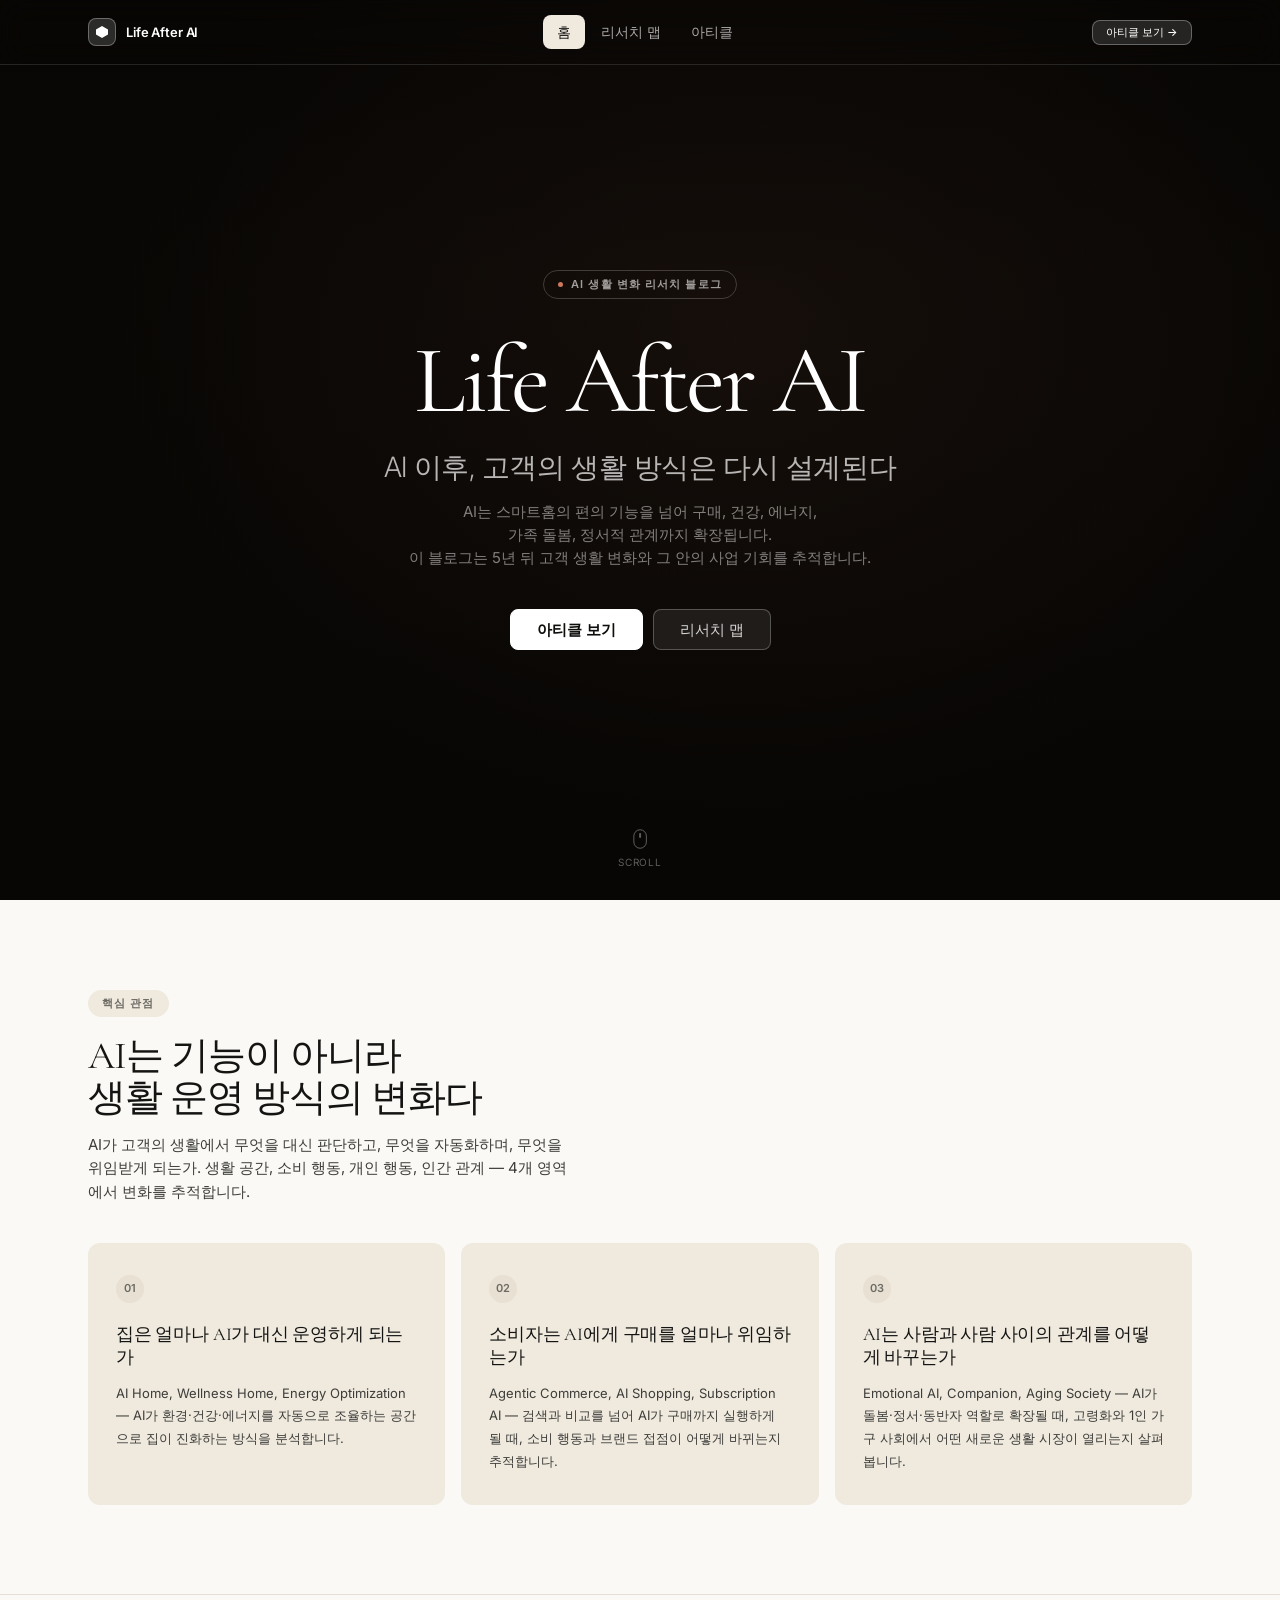
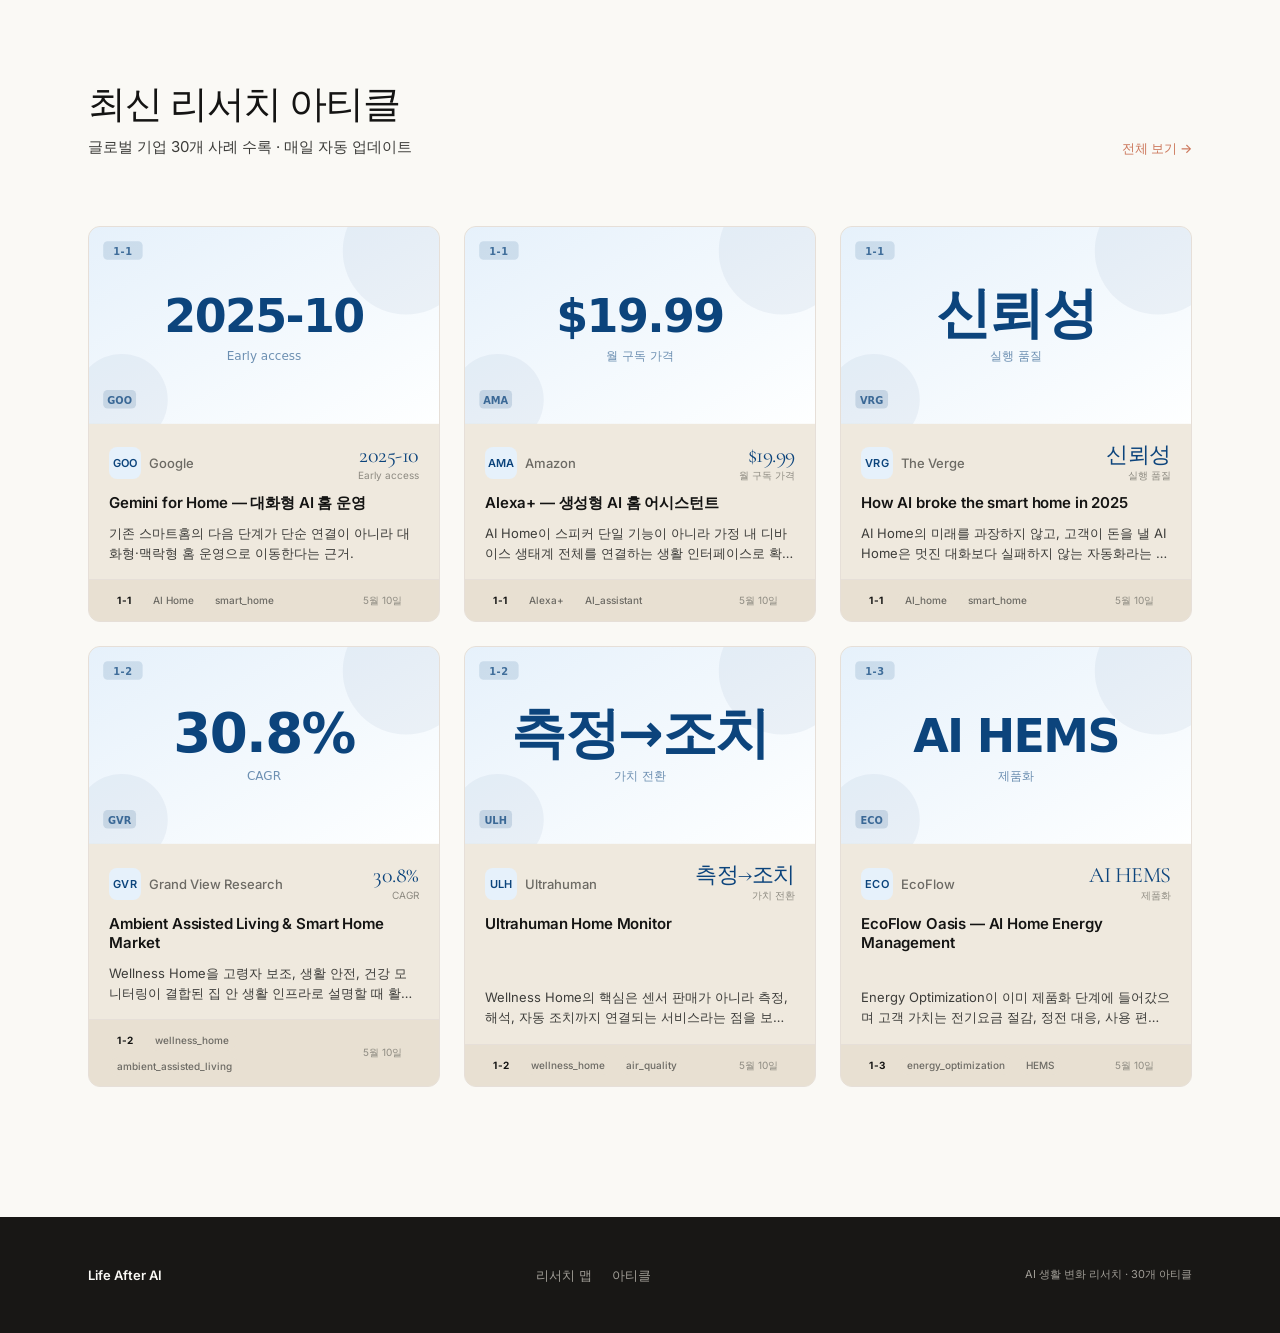
==== docs/index.html @ 9ca82cde "feat: rebrand to Life After AI + apply DESIGN.md design system - Rebrand all pages from AX Fieldbook" ====
<!DOCTYPE html>
<html lang="ko">
<head>
<meta charset="UTF-8">
<meta name="viewport" content="width=device-width, initial-scale=1.0">
<title>Life After AI — AI 생활 변화 리서치</title>
<meta name="description" content="AI가 고객의 집, 소비, 개인 생활, 관계를 어떻게 다시 설계하는지 추적하는 리서치 블로그. 5년 뒤 고객 생활 변화와 그 안의 사업 기회를 발굴합니다.">
<link rel="stylesheet" href="./shared.css">
<link rel="stylesheet" href="./hero.css">
<style>

/* ── Nav: fixed + transparent over hero ──────────────────── */
.nav {
  position: fixed;
  width: 100%;
  background: transparent;
  border-bottom-color: rgba(255,255,255,.12);
  transition: background var(--t-base), border-color var(--t-base);
}
.nav__logo    { color: #fff; }
.nav__logo-mark { background: rgba(255,255,255,.15); border: 0.5px solid rgba(255,255,255,.3); }
.nav__link    { color: rgba(255,255,255,.65); }
.nav__link:hover { color: #fff; background: rgba(255,255,255,.10); }
.nav.scrolled {
  background: color-mix(in srgb, var(--canvas) 92%, transparent);
  border-bottom-color: var(--hairline);
}
.nav.scrolled .nav__logo    { color: var(--ink); }
.nav.scrolled .nav__logo-mark { background: var(--ink); border-color: transparent; }
.nav.scrolled .nav__link    { color: var(--muted); }
.nav.scrolled .nav__link:hover { color: var(--ink); background: var(--surface-card); }

/* Logo icon color flip */
.nav__logo-mark svg path { fill: #fff; }
.nav.scrolled .nav__logo-mark svg path { fill: var(--bg); }

/* Nav CTA */
#nav-cta {
  background: rgba(255,255,255,.12);
  color: #fff;
  border-color: rgba(255,255,255,.30);
  backdrop-filter: blur(4px);
}
#nav-cta:hover { background: rgba(255,255,255,.22); border-color: rgba(255,255,255,.50); }
.nav.scrolled #nav-cta {
  background: var(--primary);
  color: var(--on-primary);
  border-color: var(--primary);
  backdrop-filter: none;
}
.nav.scrolled #nav-cta:hover { background: var(--primary-active); border-color: var(--primary-active); }

/* ── Hero video section ───────────────────────────────────── */
.hero-video {
  position: relative;
  min-height: 100svh;
  display: flex;
  flex-direction: column;
  background: #0B0906;
  overflow: hidden;
}

.hero-video__bg {
  position: absolute;
  inset: 0;
}

.hero-video__video {
  width: 100%;
  height: 100%;
  object-fit: cover;
  opacity: .75;
}

.hero-video__overlay {
  position: absolute;
  inset: 0;
  background:
    /* 40–60% dark layer — text readability throughout */
    linear-gradient(
      to bottom,
      rgba(5,4,3,.58) 0%,    /* top: nav 보호 */
      rgba(5,4,3,.42) 30%,   /* upper-mid: 비디오 노출 */
      rgba(5,4,3,.48) 65%,   /* lower-mid: 콘텐츠 영역 */
      rgba(5,4,3,.62) 100%   /* bottom: CTA 가독성 */
    ),
    /* 브랜드 coral 글로우 — DESIGN.md primary */
    radial-gradient(ellipse at 58% 38%, rgba(204,120,92,.12) 0%, transparent 60%);
}

/* Content over video */
.hero-video__content {
  position: relative;
  z-index: 1;
  flex: 1;
  display: flex;
  flex-direction: column;
  align-items: center;
  justify-content: center;
  text-align: center;
  padding: 100px var(--gutter) 80px;
  color: #fff;
}

.hero-video__eyebrow {
  display: inline-flex;
  align-items: center;
  gap: 8px;
  font-size: var(--fs-xs);
  font-weight: var(--fw-semi);
  letter-spacing: .10em;
  text-transform: uppercase;
  color: rgba(255,255,255,.60);
  border: 0.5px solid rgba(255,255,255,.20);
  padding: 5px 14px;
  border-radius: var(--r-full);
  margin-bottom: 32px;
}

.hero-video__eyebrow span {
  width: 5px; height: 5px;
  border-radius: 50%;
  background: var(--accent);
  display: inline-block;
}

.hero-video__title {
  font-family: var(--font-display);
  font-size: clamp(56px, 8vw, 96px);
  font-weight: 400;
  line-height: 1.05;
  letter-spacing: -0.03em;
  color: #fff;
  margin-bottom: 18px;
}

.hero-video__subtitle {
  font-size: clamp(var(--fs-base), 2.2vw, var(--fs-xl));
  font-weight: var(--fw-light);
  color: rgba(255,255,255,.70);
  letter-spacing: -.01em;
  line-height: var(--lh-snug);
  margin-bottom: 14px;
}

.hero-video__desc {
  font-size: var(--fs-base);
  color: rgba(255,255,255,.48);
  line-height: var(--lh-base);
  max-width: 480px;
  margin: 0 auto 40px;
}

.hero-video__actions {
  display: flex;
  align-items: center;
  justify-content: center;
  gap: 10px;
  flex-wrap: wrap;
}

/* Hero buttons */
.btn-hero-primary {
  background: #fff;
  color: #0D0D0B;
  border-color: #fff;
  font-weight: var(--fw-semi);
}
.btn-hero-primary:hover { background: rgba(255,255,255,.88); }

.btn-hero-outline {
  background: rgba(255,255,255,.08);
  color: rgba(255,255,255,.82);
  border-color: rgba(255,255,255,.25);
  backdrop-filter: blur(4px);
}
.btn-hero-outline:hover { background: rgba(255,255,255,.16); border-color: rgba(255,255,255,.45); color: #fff; }

/* Scroll hint */
.scroll-hint {
  position: absolute;
  bottom: 30px;
  left: 50%;
  transform: translateX(-50%);
  z-index: 1;
  display: flex;
  flex-direction: column;
  align-items: center;
  gap: 6px;
  color: rgba(255,255,255,.35);
  font-size: var(--fs-2xs);
  letter-spacing: .08em;
  text-transform: uppercase;
  animation: bounce 2.4s var(--ease) infinite;
}
@keyframes bounce {
  0%,100% { transform: translateX(-50%) translateY(0); }
  55%      { transform: translateX(-50%) translateY(7px); }
}

/* ── Message cards (Section 1) — feature-card style ──────── */
.message-grid {
  display: grid;
  grid-template-columns: repeat(3, 1fr);
  gap: 16px;
  margin-top: 40px;
}

.message-card {
  background: var(--surface-card);
  border: none;
  border-radius: 12px;
  padding: 32px 28px;
  transition: background var(--t-base);
}
.message-card:hover {
  background: var(--surface-cream-strong);
}

.message-card__num {
  width: 28px; height: 28px;
  border-radius: 50%;
  background: var(--surface-cream-strong);
  color: var(--muted);
  font-size: 11px;
  font-weight: 600;
  display: flex;
  align-items: center;
  justify-content: center;
  margin-bottom: 20px;
}

.message-card__title {
  font-family: var(--font-display);
  font-size: 18px;
  font-weight: 400;
  line-height: 1.3;
  letter-spacing: -0.01em;
  color: var(--ink);
  margin-bottom: 12px;
}

.message-card__body {
  font-size: 13px;
  color: var(--body);
  line-height: 1.75;
}

/* ── Section 2 case cards ─────────────────────────────────── */
.cases-hd {
  display: flex;
  align-items: flex-end;
  justify-content: space-between;
  gap: 16px;
  margin-bottom: 28px;
}

/* Clearbit logo */
.cb-logo {
  width: 100%;
  height: 100%;
  object-fit: contain;
  padding: 20px 32px;
  background: var(--surface-card);
  animation: fadeIn .28s ease both;
}

/* Tooltip — dark surface card style */
.tt {
  position: fixed;
  z-index: 999;
  max-width: 290px;
  background: var(--surface-dark);
  backdrop-filter: blur(10px);
  -webkit-backdrop-filter: blur(10px);
  color: var(--on-dark);
  font-size: 13px;
  line-height: 1.6;
  padding: 12px 16px;
  border-radius: 12px;
  pointer-events: none;
  opacity: 0;
  transition: opacity var(--t-fast);
  box-shadow: 0 16px 40px rgba(20,20,19,.18);
  border: 0.5px solid rgba(255,255,255,.08);
}
.tt.show { opacity: 1; }
.tt__label {
  font-size: 10px;
  font-weight: 600;
  letter-spacing: .08em;
  text-transform: uppercase;
  color: var(--accent-teal);
  margin-bottom: 6px;
}

/* ── Responsive ───────────────────────────────────────────── */
@media (max-width: 900px) {
  .message-grid { grid-template-columns: 1fr; }
}
@media (max-width: 640px) {
  .hero-video__title { letter-spacing: -.03em; }
  .cases-hd { flex-direction: column; align-items: flex-start; gap: 6px; }
}
</style>
</head>
<body>

<!-- ── Navigation ─────────────────────────────────────────────────────────── -->
<nav class="nav" id="nav">
  <div class="container">
    <div class="nav__inner">
      <a href="./index.html" class="nav__logo">
        <div class="nav__logo-mark">
          <svg width="14" height="14" viewBox="0 0 14 14" fill="none">
            <path d="M7 1L13 4.5V9.5L7 13L1 9.5V4.5L7 1Z" fill="currentColor"/>
          </svg>
        </div>
        Life After AI
      </a>
      <div class="nav__links">
        <a href="./index.html"     class="nav__link active">홈</a>
        <a href="./dashboard.html" class="nav__link">리서치 맵</a>
        <a href="./archive.html"   class="nav__link">아티클</a>
      </div>
      <div class="nav__actions">
        <a href="./archive.html" class="btn btn-sm" id="nav-cta">아티클 보기 →</a>
      </div>
    </div>
  </div>
</nav>

<!-- ── Hero (video background) ────────────────────────────────────────────── -->
<section class="hero-video">
  <div class="hero-video__bg">
    <video class="hero-video__video" autoplay muted loop playsinline>
      <source src="./src/assets/hero_axblog.mp4" type="video/mp4">
    </video>
    <div class="hero-video__overlay"></div>
  </div>

  <div class="hero-video__content">
    <div class="hero-video__eyebrow anim-fade-in">
      <span></span>AI 생활 변화 리서치 블로그
    </div>
    <h1 class="hero-video__title anim-fade-up">Life After AI</h1>
    <p class="hero-video__subtitle anim-fade-up anim-delay-1">
      AI 이후, 고객의 생활 방식은 다시 설계된다
    </p>
    <p class="hero-video__desc anim-fade-up anim-delay-2">
      AI는 스마트홈의 편의 기능을 넘어 구매, 건강, 에너지,<br>
      가족 돌봄, 정서적 관계까지 확장됩니다.<br>
      이 블로그는 5년 뒤 고객 생활 변화와 그 안의 사업 기회를 추적합니다.
    </p>
    <div class="hero-video__actions anim-fade-up anim-delay-3">
      <a href="./archive.html"   class="btn btn-lg btn-hero-primary">아티클 보기</a>
      <a href="./dashboard.html" class="btn btn-lg btn-hero-outline">리서치 맵</a>
    </div>
  </div>

  <div class="scroll-hint" aria-hidden="true">
    <svg width="14" height="20" viewBox="0 0 14 20" fill="none">
      <rect x=".75" y=".75" width="12.5" height="18.5" rx="6.25" stroke="currentColor" stroke-width="1"/>
      <rect x="6" y="4" width="2" height="5" rx="1" fill="currentColor"/>
    </svg>
    Scroll
  </div>
</section>

<!-- ── Section 1: AI는 영업과 마케팅을 어떻게 바꾸고 있는가 ─────────────── -->
<section class="section">
  <div class="container">

    <div style="max-width: var(--max-w-text)">
      <div class="hero__eyebrow scroll-anim" style="margin-bottom:18px">핵심 관점</div>
      <h2 class="section__title scroll-anim">AI는 기능이 아니라<br>생활 운영 방식의 변화다</h2>
      <p class="section__sub scroll-anim" style="margin-top:14px">
        AI가 고객의 생활에서 무엇을 대신 판단하고, 무엇을 자동화하며, 무엇을 위임받게 되는가.
        생활 공간, 소비 행동, 개인 행동, 인간 관계 — 4개 영역에서 변화를 추적합니다.
      </p>
    </div>

    <div class="message-grid">
      <div class="message-card scroll-anim">
        <div class="message-card__num">01</div>
        <div class="message-card__title">집은 얼마나 AI가 대신 운영하게 되는가</div>
        <p class="message-card__body">AI Home, Wellness Home, Energy Optimization — AI가 환경·건강·에너지를 자동으로 조율하는 공간으로 집이 진화하는 방식을 분석합니다.</p>
      </div>
      <div class="message-card scroll-anim">
        <div class="message-card__num">02</div>
        <div class="message-card__title">소비자는 AI에게 구매를 얼마나 위임하는가</div>
        <p class="message-card__body">Agentic Commerce, AI Shopping, Subscription AI — 검색과 비교를 넘어 AI가 구매까지 실행하게 될 때, 소비 행동과 브랜드 접점이 어떻게 바뀌는지 추적합니다.</p>
      </div>
      <div class="message-card scroll-anim">
        <div class="message-card__num">03</div>
        <div class="message-card__title">AI는 사람과 사람 사이의 관계를 어떻게 바꾸는가</div>
        <p class="message-card__body">Emotional AI, Companion, Aging Society — AI가 돌봄·정서·동반자 역할로 확장될 때, 고령화와 1인 가구 사회에서 어떤 새로운 생활 시장이 열리는지 살펴봅니다.</p>
      </div>
    </div>

  </div>
</section>

<hr class="divider">

<!-- ── Section 2: 최신 케이스 ────────────────────────────────────────────── -->
<section class="section">
  <div class="container">

    <div class="cases-hd">
      <div>
        <h2 class="section__title scroll-anim">최신 리서치 아티클</h2>
        <p class="section__sub scroll-anim" id="cases-sub" style="margin-top:8px">불러오는 중...</p>
      </div>
      <a href="./archive.html" class="section__more">전체 보기</a>
    </div>

    <div class="card-grid" id="card-grid">
      <div class="post-card" style="min-height:240px;opacity:.15;pointer-events:none" aria-hidden="true"></div>
      <div class="post-card" style="min-height:240px;opacity:.09;pointer-events:none" aria-hidden="true"></div>
      <div class="post-card" style="min-height:240px;opacity:.05;pointer-events:none" aria-hidden="true"></div>
    </div>

  </div>
</section>

<!-- ── Footer ─────────────────────────────────────────────────────────────── -->
<footer class="footer">
  <div class="container">
    <div class="footer__inner">
      <div class="footer__logo">Life After AI</div>
      <nav class="footer__links">
        <a href="./dashboard.html">리서치 맵</a>
        <a href="./archive.html">아티클</a>
      </nav>
      <span class="footer__copy">AI 생활 변화 리서치 · <span id="footer-count">–</span>개 아티클</span>
    </div>
  </div>
</footer>

<!-- ── Tooltip ────────────────────────────────────────────────────────────── -->
<div class="tt" id="tt">
  <div class="tt__label">LLM 요약</div>
  <div id="tt-text"></div>
</div>

<script>
/* ══════════════════════════════════════════════════════
   Nav: transparent → opaque on scroll
══════════════════════════════════════════════════════ */
const nav = document.getElementById('nav');
window.addEventListener('scroll', () => {
  nav.classList.toggle('scrolled', window.scrollY > 60);
}, { passive: true });

/* ══════════════════════════════════════════════════════
   Scroll animations (elements below the fold)
══════════════════════════════════════════════════════ */
const io = new IntersectionObserver(entries => {
  entries.forEach(e => {
    if (!e.isIntersecting) return;
    e.target.classList.add('anim-fade-up');
    io.unobserve(e.target);
  });
}, { threshold: 0.12, rootMargin: '0px 0px -40px 0px' });

document.querySelectorAll('.scroll-anim').forEach(el => io.observe(el));

/* ══════════════════════════════════════════════════════
   Tooltip
══════════════════════════════════════════════════════ */
const ttEl   = document.getElementById('tt');
const ttText = document.getElementById('tt-text');

document.addEventListener('mousemove', e => {
  const x = e.clientX + 14, y = e.clientY - 10;
  const tw = 306, th = 128;
  ttEl.style.left = (x + tw > window.innerWidth  ? e.clientX - tw - 10 : x) + 'px';
  ttEl.style.top  = (y + th > window.innerHeight ? e.clientY - th - 10 : y) + 'px';
}, { passive: true });

const showTip = t => { ttText.textContent = t; ttEl.classList.add('show'); };
const hideTip = ()  => ttEl.classList.remove('show');

/* ══════════════════════════════════════════════════════
   Load cases.json and render cards
══════════════════════════════════════════════════════ */
async function loadCases() {
  try {
    const res = await fetch('./data/cases.json');
    if (!res.ok) throw new Error();
    const db = await res.json();

    const cases = [...db.cases]
      .sort((a, b) => b.added_date.localeCompare(a.added_date))
      .slice(0, 6);

    document.getElementById('cases-sub').textContent =
      `글로벌 기업 ${db.meta.total_cases}개 사례 수록 · 매일 자동 업데이트`;
    document.getElementById('footer-count').textContent = db.meta.total_cases;

    const grid = document.getElementById('card-grid');
    grid.innerHTML = '';
    cases.forEach(c => grid.appendChild(buildCard(c, db.categories)));
  } catch {
    document.getElementById('cases-sub').textContent = '데이터를 불러올 수 없습니다.';
    document.getElementById('card-grid').innerHTML =
      '<p style="grid-column:1/-1;padding:32px 0;color:var(--text-3);font-size:var(--fs-sm)">HTTP 서버를 통해 접근하세요 (file:// 미지원)</p>';
  }
}

/* ── Thumb helpers ──────────────────────────────────────── */
function lightenHex(hex, amt) {
  const n = parseInt(hex.replace('#',''), 16);
  const r = Math.min(255, (n >> 16) + amt);
  const g = Math.min(255, ((n >> 8) & 0xFF) + amt);
  const b = Math.min(255, (n & 0xFF) + amt);
  return '#' + [r,g,b].map(v => v.toString(16).padStart(2,'0')).join('');
}

function companyDomain(name) {
  return name.toLowerCase()
    .normalize('NFD').replace(/[̀-ͯ]/g, '')
    .replace(/['‘’ʼ]/g, '')
    .replace(/\bthe\s+/g, '')
    .replace(/[^a-z0-9]/g, '')
    + '.com';
}

function svgThumb(c) {
  const uid = 'g' + c.id.replace(/[^a-z0-9]/gi, '');
  const bg2 = lightenHex(c.color_bg, 24);
  const tc  = c.color_text;
  const kv  = (c.kpi_value  || '').replace(/&/g,'&amp;').replace(/</g,'&lt;');
  const kl  = (c.kpi_label  || '').replace(/&/g,'&amp;').replace(/</g,'&lt;');
  const sh  = (c.short      || '').replace(/&/g,'&amp;');
  const cat = (c.category   || '');
  const fs  = kv.length > 7 ? 34 : kv.length > 5 ? 42 : 50;
  const ky  = fs < 42 ? 92 : 96;
  return `<svg xmlns="http://www.w3.org/2000/svg" viewBox="0 0 320 180" width="100%" height="100%" style="display:block">
  <defs>
    <linearGradient id="${uid}" x1="0" y1="0" x2="1" y2="1">
      <stop offset="0%" stop-color="${c.color_bg}"/>
      <stop offset="100%" stop-color="${bg2}"/>
    </linearGradient>
  </defs>
  <rect width="320" height="180" fill="url(#${uid})"/>
  <circle cx="290" cy="22"  r="58" fill="${tc}" opacity=".05"/>
  <circle cx="30"  cy="158" r="42" fill="${tc}" opacity=".05"/>
  <rect x="13" y="13" width="36" height="17" rx="4" fill="${tc}" opacity=".13"/>
  <text x="31" y="25.5" font-family="system-ui,sans-serif" font-size="9" font-weight="700"
    fill="${tc}" opacity=".72" text-anchor="middle" letter-spacing=".5">${cat}</text>
  <text x="160" y="${ky}" font-family="system-ui,sans-serif" font-size="${fs}" font-weight="700"
    fill="${tc}" text-anchor="middle" letter-spacing="-1.5">${kv}</text>
  <text x="160" y="122" font-family="system-ui,sans-serif" font-size="11"
    fill="${tc}" opacity=".58" text-anchor="middle">${kl}</text>
  <rect x="13" y="149" width="30" height="17" rx="4" fill="${tc}" opacity=".14"/>
  <text x="28" y="161.5" font-family="system-ui,sans-serif" font-size="9" font-weight="700"
    fill="${tc}" opacity=".75" text-anchor="middle">${sh}</text>
</svg>`;
}

function buildThumb(c) {
  const wrap = document.createElement('div');
  wrap.className = 'post-card__thumb';
  wrap.innerHTML = svgThumb(c);               // SVG shows immediately

  const img = new Image();
  img.onload = () => {                         // swap to logo if Clearbit responds
    wrap.innerHTML = '';
    img.className = 'cb-logo';
    wrap.appendChild(img);
  };
  img.src = `https://logo.clearbit.com/${companyDomain(c.company)}?size=256`;
  return wrap;
}

/* ── Card builder ───────────────────────────────────────── */
function buildCard(c, categories) {
  const cat   = categories?.[c.category] || {};
  const isTop = cat.type === 'top';
  const date  = c.added_date
    ? new Date(c.added_date).toLocaleDateString('ko-KR', { month:'short', day:'numeric' })
    : '';
  const tags  = (c.tags || []).slice(0, 2)
    .map(t => `<span class="post-card__tag">${t}</span>`).join('');

  const a = document.createElement('a');
  a.className = 'post-card';
  a.href = c.url;
  a.target = '_blank';
  a.rel = 'noopener noreferrer';

  a.appendChild(buildThumb(c));               // thumb first (Clearbit or SVG)

  const body = document.createElement('div');
  body.className = 'post-card__body';
  body.innerHTML = `
    <div class="post-card__header">
      <div class="post-card__company">
        <div class="post-card__badge" style="background:${c.color_bg};color:${c.color_text}">${c.short}</div>
        <span class="post-card__co-name">${c.company}</span>
      </div>
      <div class="post-card__kpi" style="color:${c.color_text}">
        <div class="post-card__kpi-val">${c.kpi_value}</div>
        <div class="post-card__kpi-label">${c.kpi_label}</div>
      </div>
    </div>
    <div class="post-card__title">${c.title}</div>
    <div class="post-card__desc">${c.description}</div>`;
  a.appendChild(body);

  const foot = document.createElement('div');
  foot.className = 'post-card__foot';
  foot.innerHTML = `
    <div class="post-card__foot-left">
      <span class="cat-badge ${isTop ? 'top' : 'bot'}">${c.category}</span>
      ${tags}
    </div>
    <div style="display:flex;align-items:center;gap:8px">
      <span class="post-card__date">${date}</span>
      <span class="post-card__link-arrow">↗</span>
    </div>`;
  a.appendChild(foot);

  if (c.body) {
    a.addEventListener('mouseenter', () => showTip(c.body));
    a.addEventListener('mouseleave', hideTip);
  }
  return a;
}

function hash(s) {
  let h = 0;
  for (let i = 0; i < s.length; i++) h = (Math.imul(31, h) + s.charCodeAt(i)) | 0;
  return h;
}

loadCases();
</script>
</body>
</html>
---- docs/shared.css ----
/* ============================================================
   shared.css — Life After AI
   Design tokens: DESIGN.md (Claude / Anthropic)
   Loaded by all pages. index.html also loads hero.css.
   ============================================================ */

@import url('https://fonts.googleapis.com/css2?family=Cormorant+Garamond:ital,wght@0,400;0,500;1,400&family=Inter:wght@300;400;500;600;700&display=swap');

/* ── Tokens ───────────────────────────────────────────────── */
:root {
  /* Palette — DESIGN.md */
  --canvas:               #faf9f5;
  --surface-soft:         #f5f0e8;
  --surface-card:         #efe9de;
  --surface-cream-strong: #e8e0d2;
  --surface-dark:         #181715;
  --surface-dark-el:      #252320;
  --surface-dark-soft:    #1f1e1b;

  --ink:          #141413;
  --body-strong:  #252523;
  --body:         #3d3d3a;
  --muted:        #6c6a64;
  --muted-soft:   #8e8b82;
  --on-dark:      #faf9f5;
  --on-dark-soft: #a09d96;

  --primary:          #cc785c;
  --primary-active:   #a9583e;
  --primary-disabled: #e6dfd8;
  --on-primary:       #ffffff;

  --accent-teal:  #5db8a6;
  --accent-amber: #e8a55a;
  --success:      #5db872;
  --error:        #c64545;

  --hairline:      #e6dfd8;
  --hairline-soft: #ebe6df;

  /* ── Compat aliases (used by JS-generated HTML) ── */
  --bg:        var(--canvas);
  --bg-alt:    var(--surface-soft);
  --bg2:       var(--surface-soft);
  --bg3:       var(--surface-cream-strong);
  --bg-card:   var(--surface-card);
  --text:      var(--ink);
  --text-inv:  var(--on-dark);
  --text2:     var(--body);
  --text3:     var(--muted-soft);
  --accent:    var(--primary);
  --accent-lt: #fdf0eb;
  --accent-dk: var(--primary-active);
  --border:    rgba(20,20,19,.08);
  --border2:   rgba(20,20,19,.16);

  /* ── Category colors (4-group system: g1–g4) ── */
  --g1:    #3a8f7d;  --g1-bg:  #eaf5f3;  --g1-b:  #5db8a6;  /* teal  — 생활 공간 */
  --g2:    #b5711b;  --g2-bg:  #fdf3e7;  --g2-b:  #e8a55a;  /* amber — 소비 행동 */
  --g3:    #2e7d4f;  --g3-bg:  #eaf7ec;  --g3-b:  #5db872;  /* green — 개인 행동 */
  --g4:    #a9583e;  --g4-bg:  #fdf0eb;  --g4-b:  #cc785c;  /* coral — 인간 관계 */

  /* ── Legacy category aliases (dashboard/archive inline CSS) ── */
  --green:    var(--g3);   --green-bg:  var(--g3-bg);  --green-b: var(--g3-b);
  --amber:    var(--g2);   --amber-bg:  var(--g2-bg);  --amber-b: var(--g2-b);
  --blue:     var(--g1);   --blue-bg:   var(--g1-bg);  --blue-b:  var(--g1-b);
  --red:      var(--error);--red-bg:    #fee2e2;
  --blue-b:   var(--g1-b);

  /* ── Typography ── */
  --font-display: "Cormorant Garamond", "Tiempos Headline", Georgia, serif;
  --font: "Inter", -apple-system, BlinkMacSystemFont, "Segoe UI", sans-serif;

  /* ── Radius — DESIGN.md ── */
  --radius:    12px;   /* content cards */
  --radius-sm: 8px;    /* buttons, inputs */

  /* ── Transitions ── */
  --ease:   cubic-bezier(.22, 1, .36, 1);
  --t-fast: 120ms var(--ease);
  --t-base: 220ms var(--ease);
}

@media (prefers-color-scheme: dark) {
  :root {
    --canvas:               #0e0e0c;
    --surface-soft:         #181715;
    --surface-card:         #1f1e1b;
    --surface-cream-strong: #252320;
    --surface-dark:         #0a0a09;

    --ink:       #edecea;
    --body:      #a8a79e;
    --muted:     #8e8b82;
    --muted-soft:#676660;
    --on-dark:   #edecea;

    --primary:        #d98048;
    --primary-active: #f09050;
    --accent-lt:      #2a1a0a;

    --hairline:      rgba(255,255,250,.08);
    --hairline-soft: rgba(255,255,250,.05);
    --border:        rgba(255,255,250,.08);
    --border2:       rgba(255,255,250,.16);

    --g1:    #5db8a6;  --g1-bg: #0a2e28;
    --g2:    #e8a55a;  --g2-bg: #2a1a00;
    --g3:    #5db872;  --g3-bg: #0a2e18;
    --g4:    #d98048;  --g4-bg: #2a1206;
  }
}

/* ── Base reset ───────────────────────────────────────────── */
*, *::before, *::after { box-sizing: border-box; margin: 0; padding: 0; }

html {
  font-size: 16px;
  scroll-behavior: smooth;
  -webkit-text-size-adjust: 100%;
}

body {
  background: var(--canvas);
  color: var(--ink);
  font-family: var(--font);
  font-size: 15px;
  line-height: 1.6;
  -webkit-font-smoothing: antialiased;
  -moz-osx-font-smoothing: grayscale;
}

a { color: inherit; text-decoration: none; }
button { font-family: var(--font); cursor: pointer; }
img, video { display: block; max-width: 100%; }
ul, ol { list-style: none; }

/* ── Container ────────────────────────────────────────────── */
.container {
  width: 100%;
  max-width: 1200px;
  margin-inline: auto;
  padding-inline: clamp(20px, 4vw, 48px);
}

/* ── Site nav ─────────────────────────────────────────────── */
.nav {
  position: sticky;
  top: 0;
  z-index: 100;
  background: color-mix(in srgb, var(--canvas) 92%, transparent);
  backdrop-filter: blur(16px);
  -webkit-backdrop-filter: blur(16px);
  border-bottom: 0.5px solid var(--hairline);
}

.nav__inner {
  display: flex;
  align-items: center;
  justify-content: space-between;
  gap: 24px;
  height: 64px;
}

.nav__logo {
  display: flex;
  align-items: center;
  gap: 10px;
  font-size: 13px;
  font-weight: 600;
  letter-spacing: -.01em;
  color: var(--ink);
  flex-shrink: 0;
}

.nav__logo-mark {
  width: 28px;
  height: 28px;
  border-radius: 8px;
  background: var(--ink);
  display: flex;
  align-items: center;
  justify-content: center;
  flex-shrink: 0;
}
.nav__logo-mark svg { display: block; }
.nav__logo-mark path { fill: var(--canvas); }

.nav__links {
  display: flex;
  align-items: center;
  gap: 2px;
}

.nav__link {
  font-size: 14px;
  font-weight: 500;
  color: var(--muted);
  padding: 6px 14px;
  border-radius: 8px;
  transition: color var(--t-fast), background var(--t-fast);
}
.nav__link:hover,
.nav__link.active { color: var(--ink); background: var(--surface-card); }

.nav__actions {
  display: flex;
  align-items: center;
  gap: 8px;
  flex-shrink: 0;
}

/* ── Shared buttons ───────────────────────────────────────── */
.btn {
  display: inline-flex;
  align-items: center;
  justify-content: center;
  gap: 6px;
  font-family: var(--font);
  font-size: 14px;
  font-weight: 500;
  line-height: 1;
  padding: 10px 20px;
  border-radius: 8px;
  border: 1px solid transparent;
  transition: all var(--t-fast);
  white-space: nowrap;
  cursor: pointer;
  text-decoration: none;
}
.btn:active { transform: scale(.98); }
.btn-primary  { background: var(--primary);  color: var(--on-primary); border-color: var(--primary); }
.btn-primary:hover { background: var(--primary-active); border-color: var(--primary-active); }
.btn-outline  { background: var(--canvas);   color: var(--ink);    border-color: var(--hairline); }
.btn-outline:hover { background: var(--surface-soft); }
.btn-ghost    { background: transparent;    color: var(--body);    border-color: transparent; }
.btn-ghost:hover  { background: var(--surface-card); color: var(--ink); }
.btn-danger   { background: #fee2e2; color: var(--error); border-color: var(--error); }
.btn-sm  { font-size: 11px; padding: 6px 13px; }
.btn-lg  { font-size: 15px; padding: 12px 26px; }

/* ── Responsive nav ───────────────────────────────────────── */
@media (max-width: 768px) {
  .nav__links  { display: none; }
}
---- docs/hero.css ----
/* ============================================================
   hero.css — Life After AI
   Design system: DESIGN.md (Claude / Anthropic)
   Canvas: warm cream · Serif display (Cormorant Garamond) ·
   Coral primary (#cc785c) · Dark navy surfaces (#181715)
   ============================================================ */

/* ── Google Fonts ─────────────────────────────────────────── */
@import url('https://fonts.googleapis.com/css2?family=Cormorant+Garamond:ital,wght@0,400;0,500;1,400&family=Inter:wght@300;400;500;600;700&display=swap');

/* ── Design tokens ────────────────────────────────────────── */
:root {
  /* ── Palette — DESIGN.md ── */
  --canvas:            #faf9f5;   /* colors.canvas */
  --surface-soft:      #f5f0e8;   /* colors.surface-soft */
  --surface-card:      #efe9de;   /* colors.surface-card */
  --surface-cream-strong: #e8e0d2; /* colors.surface-cream-strong */
  --surface-dark:      #181715;   /* colors.surface-dark */
  --surface-dark-el:   #252320;   /* colors.surface-dark-elevated */
  --surface-dark-soft: #1f1e1b;   /* colors.surface-dark-soft */

  --ink:         #141413;   /* colors.ink — all headlines */
  --body-strong: #252523;   /* colors.body-strong */
  --body:        #3d3d3a;   /* colors.body */
  --muted:       #6c6a64;   /* colors.muted */
  --muted-soft:  #8e8b82;   /* colors.muted-soft */
  --on-dark:     #faf9f5;   /* colors.on-dark */
  --on-dark-soft:#a09d96;   /* colors.on-dark-soft */

  --primary:          #cc785c;   /* colors.primary — coral */
  --primary-active:   #a9583e;   /* colors.primary-active */
  --primary-disabled: #e6dfd8;   /* colors.primary-disabled */
  --on-primary:       #ffffff;   /* colors.on-primary */

  --accent-teal:  #5db8a6;
  --accent-amber: #e8a55a;
  --success:      #5db872;

  --hairline:      #e6dfd8;   /* colors.hairline */
  --hairline-soft: #ebe6df;   /* colors.hairline-soft */

  /* ── Compat aliases (used by components) ── */
  --bg:        var(--canvas);
  --bg-alt:    var(--surface-soft);
  --bg-card:   var(--surface-card);
  --text:      var(--ink);
  --text-inv:  var(--on-dark);
  --text-2:    var(--body);
  --text-3:    var(--muted-soft);
  --accent:    var(--primary);
  --accent-lt: #fdf0eb;
  --accent-dk: var(--primary-active);
  --border:    rgba(20,20,19,.08);
  --border-md: rgba(20,20,19,.14);
  --border-dark: var(--hairline);

  /* ── Typography ── */
  --font-display: "Cormorant Garamond", "Tiempos Headline", Georgia, "Times New Roman", serif;
  --font:         "Inter", -apple-system, BlinkMacSystemFont, "Segoe UI", sans-serif;
  --font-mono:    "JetBrains Mono", ui-monospace, "SFMono-Regular", monospace;

  --fs-2xs: 10px;
  --fs-xs:  11px;
  --fs-sm:  13px;
  --fs-base:15px;
  --fs-md:  17px;
  --fs-lg:  22px;
  --fs-xl:  28px;
  --fs-2xl: 36px;
  --fs-3xl: 48px;
  --fs-4xl: 60px;
  --fs-5xl: 76px;

  --lh-tight: 1.10;
  --lh-snug:  1.3;
  --lh-base:  1.55;
  --lh-loose: 1.75;

  --fw-light:  300;
  --fw-normal: 400;
  --fw-medium: 500;
  --fw-semi:   600;
  --fw-bold:   700;

  /* ── Layout ── */
  --max-w:      1200px;
  --max-w-text: 720px;
  --gutter:     clamp(20px, 4vw, 48px);
  --col-gap:    24px;

  /* ── Radius — DESIGN.md ── */
  --r-xs:   4px;
  --r-sm:   8px;    /* buttons, inputs */
  --r-md:   12px;   /* content cards */
  --r-lg:   16px;   /* hero container */
  --r-xl:   24px;
  --r-full: 9999px; /* badges, pills */

  /* ── Shadows ── */
  --shadow-xs: 0 1px 3px rgba(20,20,19,.06);
  --shadow-sm: 0 2px 6px rgba(20,20,19,.08), 0 1px 2px rgba(20,20,19,.04);
  --shadow-md: 0 6px 18px rgba(20,20,19,.09), 0 2px 5px rgba(20,20,19,.05);
  --shadow-lg: 0 16px 40px rgba(20,20,19,.10), 0 4px 10px rgba(20,20,19,.05);
  --shadow-xl: 0 28px 64px rgba(20,20,19,.12), 0 8px 16px rgba(20,20,19,.06);

  /* ── Transitions ── */
  --ease:    cubic-bezier(.22, 1, .36, 1);
  --ease-out:cubic-bezier(0, 0, .38, 1);
  --t-fast:  120ms var(--ease);
  --t-base:  220ms var(--ease);
  --t-slow:  380ms var(--ease);
}

/* ── Dark mode ──────────────────────────────────────────────── */
@media (prefers-color-scheme: dark) {
  :root {
    --canvas:            #0e0e0c;
    --surface-soft:      #181715;
    --surface-card:      #1f1e1b;
    --surface-cream-strong: #252320;
    --surface-dark:      #0a0a09;

    --ink:         #edecea;
    --body:        #a8a79e;
    --muted-soft:  #676660;
    --on-dark:     #edecea;
    --on-dark-soft:#676660;

    --primary:        #d98048;
    --primary-active: #f09050;
    --accent-lt:      #2a1a0a;

    --hairline:      rgba(255,255,250,.08);
    --hairline-soft: rgba(255,255,250,.05);
    --border:        rgba(255,255,250,.08);
    --border-md:     rgba(255,255,250,.14);
    --border-dark:   rgba(255,255,250,.22);

    --shadow-xs: 0 1px 3px rgba(0,0,0,.3);
    --shadow-sm: 0 2px 6px rgba(0,0,0,.35);
    --shadow-md: 0 6px 18px rgba(0,0,0,.40);
    --shadow-lg: 0 16px 40px rgba(0,0,0,.45);
    --shadow-xl: 0 28px 64px rgba(0,0,0,.52);
  }
}

/* ── Reset ────────────────────────────────────────────────── */
*, *::before, *::after { box-sizing: border-box; margin: 0; padding: 0; }
html { font-size: 16px; scroll-behavior: smooth; -webkit-text-size-adjust: 100%; }

body {
  background: var(--canvas);
  color: var(--ink);
  font-family: var(--font);
  font-size: var(--fs-base);
  line-height: var(--lh-base);
  font-weight: var(--fw-normal);
  -webkit-font-smoothing: antialiased;
  -moz-osx-font-smoothing: grayscale;
}

img, video { display: block; max-width: 100%; }
a { color: inherit; text-decoration: none; }
button { font-family: var(--font); cursor: pointer; }
ul, ol { list-style: none; }

/* ── Container ────────────────────────────────────────────── */
.container {
  width: 100%;
  max-width: var(--max-w);
  margin-inline: auto;
  padding-inline: var(--gutter);
}

/* ── Navigation ───────────────────────────────────────────── */
.nav {
  position: sticky;
  top: 0;
  z-index: 100;
  background: color-mix(in srgb, var(--canvas) 90%, transparent);
  backdrop-filter: blur(16px);
  -webkit-backdrop-filter: blur(16px);
  border-bottom: 0.5px solid var(--hairline);
}

.nav__inner {
  display: flex;
  align-items: center;
  justify-content: space-between;
  gap: 24px;
  height: 64px;
}

.nav__logo {
  display: flex;
  align-items: center;
  gap: 10px;
  font-size: var(--fs-sm);
  font-weight: var(--fw-semi);
  letter-spacing: -.01em;
  color: var(--ink);
  flex-shrink: 0;
}

.nav__logo-mark {
  width: 28px;
  height: 28px;
  border-radius: var(--r-sm);
  background: var(--ink);
  display: flex;
  align-items: center;
  justify-content: center;
  flex-shrink: 0;
}
.nav__logo-mark svg path { fill: var(--canvas); }

.nav__links {
  display: flex;
  align-items: center;
  gap: 2px;
}

.nav__link {
  font-size: 14px;
  font-weight: var(--fw-medium);
  color: var(--muted);
  padding: 6px 14px;
  border-radius: var(--r-sm);
  transition: color var(--t-fast), background var(--t-fast);
}
.nav__link:hover,
.nav__link.active { color: var(--ink); background: var(--surface-card); }

.nav__actions {
  display: flex;
  align-items: center;
  gap: 8px;
  flex-shrink: 0;
}

/* ── Buttons ──────────────────────────────────────────────── */
.btn {
  display: inline-flex;
  align-items: center;
  justify-content: center;
  gap: 6px;
  font-family: var(--font);
  font-size: 14px;
  font-weight: var(--fw-medium);
  line-height: 1;
  padding: 10px 20px;
  border-radius: var(--r-sm);
  border: 1px solid transparent;
  transition: all var(--t-fast);
  white-space: nowrap;
  cursor: pointer;
  text-decoration: none;
}
.btn:active { transform: scale(.98); }

.btn-primary {
  background: var(--primary);
  color: var(--on-primary);
  border-color: var(--primary);
}
.btn-primary:hover { background: var(--primary-active); border-color: var(--primary-active); }

.btn-outline {
  background: var(--canvas);
  color: var(--ink);
  border-color: var(--hairline);
}
.btn-outline:hover { background: var(--surface-soft); border-color: var(--hairline-soft); }

.btn-dark {
  background: var(--surface-dark-el);
  color: var(--on-dark);
  border-color: transparent;
}
.btn-dark:hover { background: var(--surface-dark); }

.btn-ghost {
  background: transparent;
  color: var(--body);
  border-color: transparent;
}
.btn-ghost:hover { background: var(--surface-card); color: var(--ink); }

.btn-sm  { font-size: var(--fs-xs); padding: 6px 13px; }
.btn-lg  { font-size: var(--fs-base); padding: 12px 26px; }
.btn-xl  { font-size: var(--fs-md); padding: 15px 34px; border-radius: var(--r-md); }

/* ── Hero section ─────────────────────────────────────────── */
.hero {
  padding: clamp(64px, 10vw, 120px) 0 clamp(48px, 8vw, 96px);
  text-align: center;
}

.hero__eyebrow {
  display: inline-flex;
  align-items: center;
  gap: 6px;
  font-size: var(--fs-xs);
  font-weight: var(--fw-semi);
  letter-spacing: .10em;
  text-transform: uppercase;
  color: var(--muted);
  background: var(--surface-card);
  padding: 5px 14px;
  border-radius: var(--r-full);
  margin-bottom: 28px;
}

.hero__title {
  font-family: var(--font-display);
  font-size: clamp(42px, 6vw, 76px);
  font-weight: 400;
  line-height: 1.05;
  letter-spacing: -0.03em;
  color: var(--ink);
  max-width: 820px;
  margin-inline: auto;
  margin-bottom: 20px;
}

.hero__title em {
  font-style: italic;
  color: var(--primary);
}

.hero__subtitle {
  font-size: clamp(var(--fs-base), 2vw, var(--fs-md));
  font-weight: var(--fw-normal);
  color: var(--body);
  line-height: var(--lh-base);
  max-width: 560px;
  margin-inline: auto;
  margin-bottom: 36px;
}

.hero__actions {
  display: flex;
  align-items: center;
  justify-content: center;
  gap: 10px;
  flex-wrap: wrap;
}

.hero__meta {
  margin-top: 20px;
  font-size: var(--fs-xs);
  color: var(--muted-soft);
}

/* ── Page header ─────────────────────────────────────────── */
.page-header {
  padding: clamp(40px, 6vw, 80px) 0 clamp(28px, 4vw, 48px);
  border-bottom: 0.5px solid var(--hairline);
}

.page-header__label {
  font-size: var(--fs-xs);
  font-weight: var(--fw-semi);
  letter-spacing: .08em;
  text-transform: uppercase;
  color: var(--primary);
  margin-bottom: 14px;
}

.page-header__title {
  font-family: var(--font-display);
  font-size: clamp(var(--fs-2xl), 5vw, var(--fs-4xl));
  font-weight: 400;
  letter-spacing: -0.03em;
  line-height: var(--lh-tight);
  color: var(--ink);
  margin-bottom: 16px;
}

.page-header__desc {
  font-size: var(--fs-md);
  color: var(--body);
  line-height: var(--lh-base);
  max-width: var(--max-w-text);
}

/* ── Section layout ───────────────────────────────────────── */
.section {
  padding: clamp(48px, 7vw, 96px) 0;
}

.section__header {
  display: flex;
  align-items: flex-end;
  justify-content: space-between;
  gap: 24px;
  margin-bottom: 32px;
}

.section__title {
  font-family: var(--font-display);
  font-size: clamp(var(--fs-xl), 3vw, 42px);
  font-weight: 400;
  letter-spacing: -0.025em;
  line-height: var(--lh-tight);
  color: var(--ink);
}

.section__sub {
  font-size: var(--fs-base);
  color: var(--body);
  margin-top: 8px;
  max-width: 480px;
  line-height: var(--lh-base);
}

.section__more {
  font-size: var(--fs-sm);
  font-weight: var(--fw-medium);
  color: var(--primary);
  white-space: nowrap;
  flex-shrink: 0;
  transition: color var(--t-fast);
}
.section__more:hover { color: var(--primary-active); }
.section__more::after { content: " →"; }

/* ── Divider ──────────────────────────────────────────────── */
.divider {
  height: 0.5px;
  background: var(--hairline);
  border: none;
  margin: 0;
}

/* ── Category badge (on cards) ────────────────────────────── */
.cat-badge {
  display: inline-flex;
  align-items: center;
  font-size: var(--fs-2xs);
  font-weight: 700;
  letter-spacing: .06em;
  padding: 3px 8px;
  border-radius: var(--r-full);
  text-transform: uppercase;
}
/* g1-g4 badge variants defined in individual pages */

/* ── Card grid ────────────────────────────────────────────── */
.card-grid {
  display: grid;
  grid-template-columns: repeat(3, 1fr);
  gap: var(--col-gap);
  padding: 40px 0;
}
.card-grid--2col { grid-template-columns: repeat(2, 1fr); }
.card-grid--4col { grid-template-columns: repeat(4, 1fr); }

/* ── Post card ────────────────────────────────────────────── */
.post-card {
  display: flex;
  flex-direction: column;
  background: var(--surface-card);
  border: 0.5px solid var(--hairline);
  border-radius: var(--r-md);
  overflow: hidden;
  transition: transform var(--t-base), box-shadow var(--t-base), border-color var(--t-fast);
  cursor: pointer;
}
.post-card:hover {
  transform: translateY(-2px);
  box-shadow: var(--shadow-md);
  border-color: var(--hairline-soft);
}
.post-card:active { transform: translateY(-1px); }

.post-card__thumb {
  aspect-ratio: 16/9;
  overflow: hidden;
  background: var(--surface-cream-strong);
  flex-shrink: 0;
  position: relative;
}
.post-card__thumb img {
  width: 100%; height: 100%;
  object-fit: cover;
  transition: transform var(--t-slow);
}
.post-card:hover .post-card__thumb img { transform: scale(1.04); }

.post-card__body {
  display: flex;
  flex-direction: column;
  flex: 1;
  padding: 20px 20px 16px;
  gap: 10px;
}

.post-card__header {
  display: flex;
  align-items: center;
  justify-content: space-between;
  gap: 8px;
}

.post-card__company {
  display: flex;
  align-items: center;
  gap: 8px;
}

.post-card__badge {
  width: 32px; height: 32px;
  border-radius: var(--r-sm);
  display: flex;
  align-items: center;
  justify-content: center;
  font-size: 11px;
  font-weight: var(--fw-semi);
  flex-shrink: 0;
  letter-spacing: .02em;
}

.post-card__co-name {
  font-size: var(--fs-sm);
  font-weight: var(--fw-medium);
  color: var(--muted);
}

.post-card__kpi { text-align: right; flex-shrink: 0; }
.post-card__kpi-val {
  font-family: var(--font-display);
  font-size: var(--fs-lg);
  font-weight: 400;
  letter-spacing: -0.02em;
  line-height: 1;
}
.post-card__kpi-label {
  font-size: var(--fs-2xs);
  color: var(--muted-soft);
  margin-top: 2px;
}

.post-card__title {
  font-size: var(--fs-base);
  font-weight: var(--fw-semi);
  line-height: var(--lh-snug);
  letter-spacing: -.01em;
  color: var(--ink);
  flex: 1;
}

.post-card__desc {
  font-size: var(--fs-sm);
  color: var(--body);
  line-height: var(--lh-base);
  display: -webkit-box;
  -webkit-line-clamp: 2;
  -webkit-box-orient: vertical;
  overflow: hidden;
}

.post-card__foot {
  display: flex;
  align-items: center;
  justify-content: space-between;
  gap: 8px;
  padding: 10px 20px;
  border-top: 0.5px solid var(--hairline);
  background: var(--surface-cream-strong);
  flex-shrink: 0;
}

.post-card__foot-left {
  display: flex;
  align-items: center;
  gap: 5px;
  flex-wrap: wrap;
}

.post-card__date {
  font-size: var(--fs-2xs);
  color: var(--muted-soft);
  white-space: nowrap;
  flex-shrink: 0;
}

.post-card__link-arrow {
  font-size: var(--fs-xs);
  font-weight: var(--fw-medium);
  color: var(--primary);
  flex-shrink: 0;
  opacity: 0;
  transform: translateX(-4px);
  transition: opacity var(--t-fast), transform var(--t-fast);
}
.post-card:hover .post-card__link-arrow {
  opacity: 1;
  transform: translateX(0);
}

.post-card__tag {
  font-size: var(--fs-2xs);
  font-weight: var(--fw-medium);
  padding: 2px 8px;
  border-radius: var(--r-full);
  background: var(--surface-cream-strong);
  color: var(--muted);
}

/* ── Featured card ────────────────────────────────────────── */
.post-card--featured {
  grid-column: 1 / -1;
  flex-direction: row;
  max-height: 320px;
}
.post-card--featured .post-card__thumb {
  aspect-ratio: unset;
  width: 42%;
  flex-shrink: 0;
}
.post-card--featured .post-card__body { padding: 32px 32px 24px; gap: 14px; }
.post-card--featured .post-card__title {
  font-family: var(--font-display);
  font-size: var(--fs-xl);
  font-weight: 400;
  letter-spacing: -0.02em;
  line-height: var(--lh-snug);
}
.post-card--featured .post-card__desc { -webkit-line-clamp: 4; }
.post-card--featured .post-card__kpi-val { font-size: var(--fs-2xl); }

/* ── Stat strip ───────────────────────────────────────────── */
.stat-strip {
  display: grid;
  grid-template-columns: repeat(auto-fit, minmax(160px, 1fr));
  border: 0.5px solid var(--hairline);
  border-radius: var(--r-lg);
  overflow: hidden;
  background: var(--surface-card);
  margin: 40px 0;
}

.stat-item {
  padding: 28px 24px;
  border-right: 0.5px solid var(--hairline);
  transition: background var(--t-fast);
}
.stat-item:last-child { border-right: none; }
.stat-item:hover { background: var(--surface-cream-strong); }

.stat-item__val {
  font-family: var(--font-display);
  font-size: var(--fs-3xl);
  font-weight: 400;
  letter-spacing: -0.03em;
  line-height: 1;
  color: var(--ink);
  margin-bottom: 6px;
}
.stat-item__val em { font-style: italic; color: var(--primary); }

.stat-item__label {
  font-size: var(--fs-sm);
  color: var(--muted-soft);
  line-height: var(--lh-snug);
}

/* ── Tooltip ──────────────────────────────────────────────── */
.tooltip {
  position: fixed;
  z-index: 999;
  max-width: 300px;
  background: var(--surface-dark);
  backdrop-filter: blur(10px);
  -webkit-backdrop-filter: blur(10px);
  color: var(--on-dark);
  font-size: var(--fs-sm);
  line-height: var(--lh-base);
  padding: 12px 16px;
  border-radius: var(--r-md);
  pointer-events: none;
  opacity: 0;
  transition: opacity var(--t-fast);
  box-shadow: var(--shadow-xl);
  border: 0.5px solid rgba(255,255,255,.08);
}
.tooltip.show { opacity: 1; }

.tooltip__label {
  font-size: var(--fs-2xs);
  font-weight: var(--fw-semi);
  letter-spacing: .06em;
  text-transform: uppercase;
  color: var(--accent-teal);
  margin-bottom: 6px;
}

/* ── Tag pills ────────────────────────────────────────────── */
.tag {
  display: inline-flex;
  align-items: center;
  font-size: var(--fs-2xs);
  font-weight: var(--fw-medium);
  padding: 3px 8px;
  border-radius: var(--r-full);
  background: var(--surface-cream-strong);
  color: var(--muted);
  white-space: nowrap;
}

/* ── Footer ───────────────────────────────────────────────── */
.footer {
  background: var(--surface-dark);
  border-top: none;
  padding: 48px 0;
}

.footer__inner {
  display: flex;
  align-items: center;
  justify-content: space-between;
  gap: 16px;
  flex-wrap: wrap;
}

.footer__logo {
  font-size: var(--fs-sm);
  font-weight: var(--fw-semi);
  color: var(--on-dark);
}

.footer__links {
  display: flex;
  gap: 20px;
}
.footer__links a {
  font-size: var(--fs-sm);
  color: var(--on-dark-soft);
  transition: color var(--t-fast);
}
.footer__links a:hover { color: var(--on-dark); }

.footer__copy {
  font-size: var(--fs-xs);
  color: var(--on-dark-soft);
}

/* ── Utilities ────────────────────────────────────────────── */
.sr-only {
  position: absolute; width: 1px; height: 1px;
  padding: 0; margin: -1px; overflow: hidden;
  clip: rect(0,0,0,0); white-space: nowrap; border: 0;
}
.text-center { text-align: center; }
.text-right  { text-align: right; }
.mt-auto     { margin-top: auto; }
.flex        { display: flex; }
.flex-center { display: flex; align-items: center; justify-content: center; }
.gap-2 { gap: 8px; }
.gap-3 { gap: 12px; }
.gap-4 { gap: 16px; }
.truncate-2 {
  display: -webkit-box;
  -webkit-line-clamp: 2;
  -webkit-box-orient: vertical;
  overflow: hidden;
}

/* ── Animations ───────────────────────────────────────────── */
@keyframes fadeUp {
  from { opacity: 0; transform: translateY(14px); }
  to   { opacity: 1; transform: translateY(0); }
}
@keyframes fadeIn {
  from { opacity: 0; }
  to   { opacity: 1; }
}
.anim-fade-up { animation: fadeUp  0.5s var(--ease) both; }
.anim-fade-in { animation: fadeIn  0.4s var(--ease) both; }
.anim-delay-1 { animation-delay: 80ms; }
.anim-delay-2 { animation-delay: 160ms; }
.anim-delay-3 { animation-delay: 240ms; }
.anim-delay-4 { animation-delay: 320ms; }

/* ── Responsive ───────────────────────────────────────────── */
@media (max-width: 1024px) {
  .card-grid        { grid-template-columns: repeat(2, 1fr); }
  .card-grid--4col  { grid-template-columns: repeat(2, 1fr); }
  .post-card--featured { flex-direction: column; max-height: none; }
  .post-card--featured .post-card__thumb { width: 100%; aspect-ratio: 16/9; }
}

@media (max-width: 768px) {
  .nav__links { display: none; }
  .hero__title { letter-spacing: -0.025em; }
  .stat-strip  { grid-template-columns: repeat(2, 1fr); }
  .stat-item   { border-bottom: 0.5px solid var(--hairline); }
  .stat-item:nth-child(even) { border-right: none; }
  .section__header { flex-direction: column; align-items: flex-start; gap: 8px; }
}

@media (max-width: 640px) {
  .card-grid,
  .card-grid--2col,
  .card-grid--4col { grid-template-columns: 1fr; }
  .stat-strip      { grid-template-columns: 1fr 1fr; border-radius: var(--r-md); }
  .footer__inner   { flex-direction: column; align-items: flex-start; gap: 12px; }
}
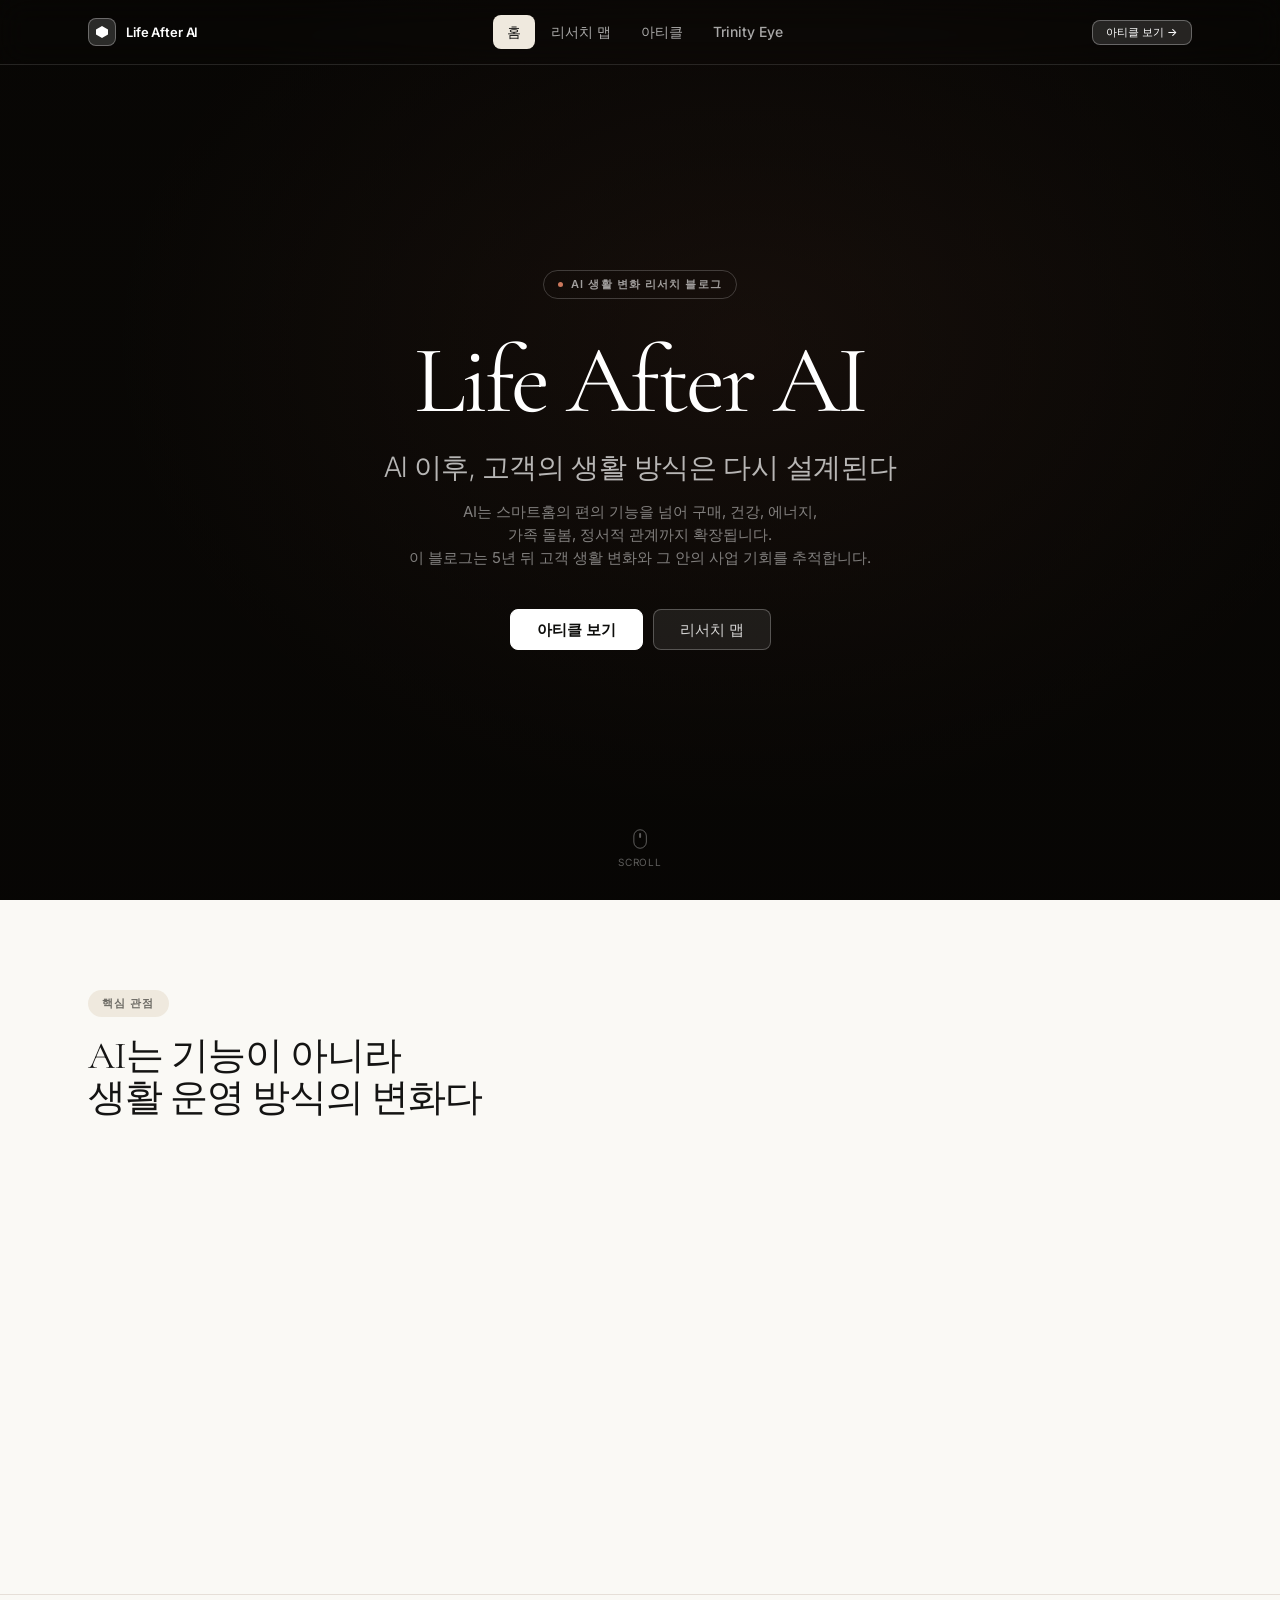
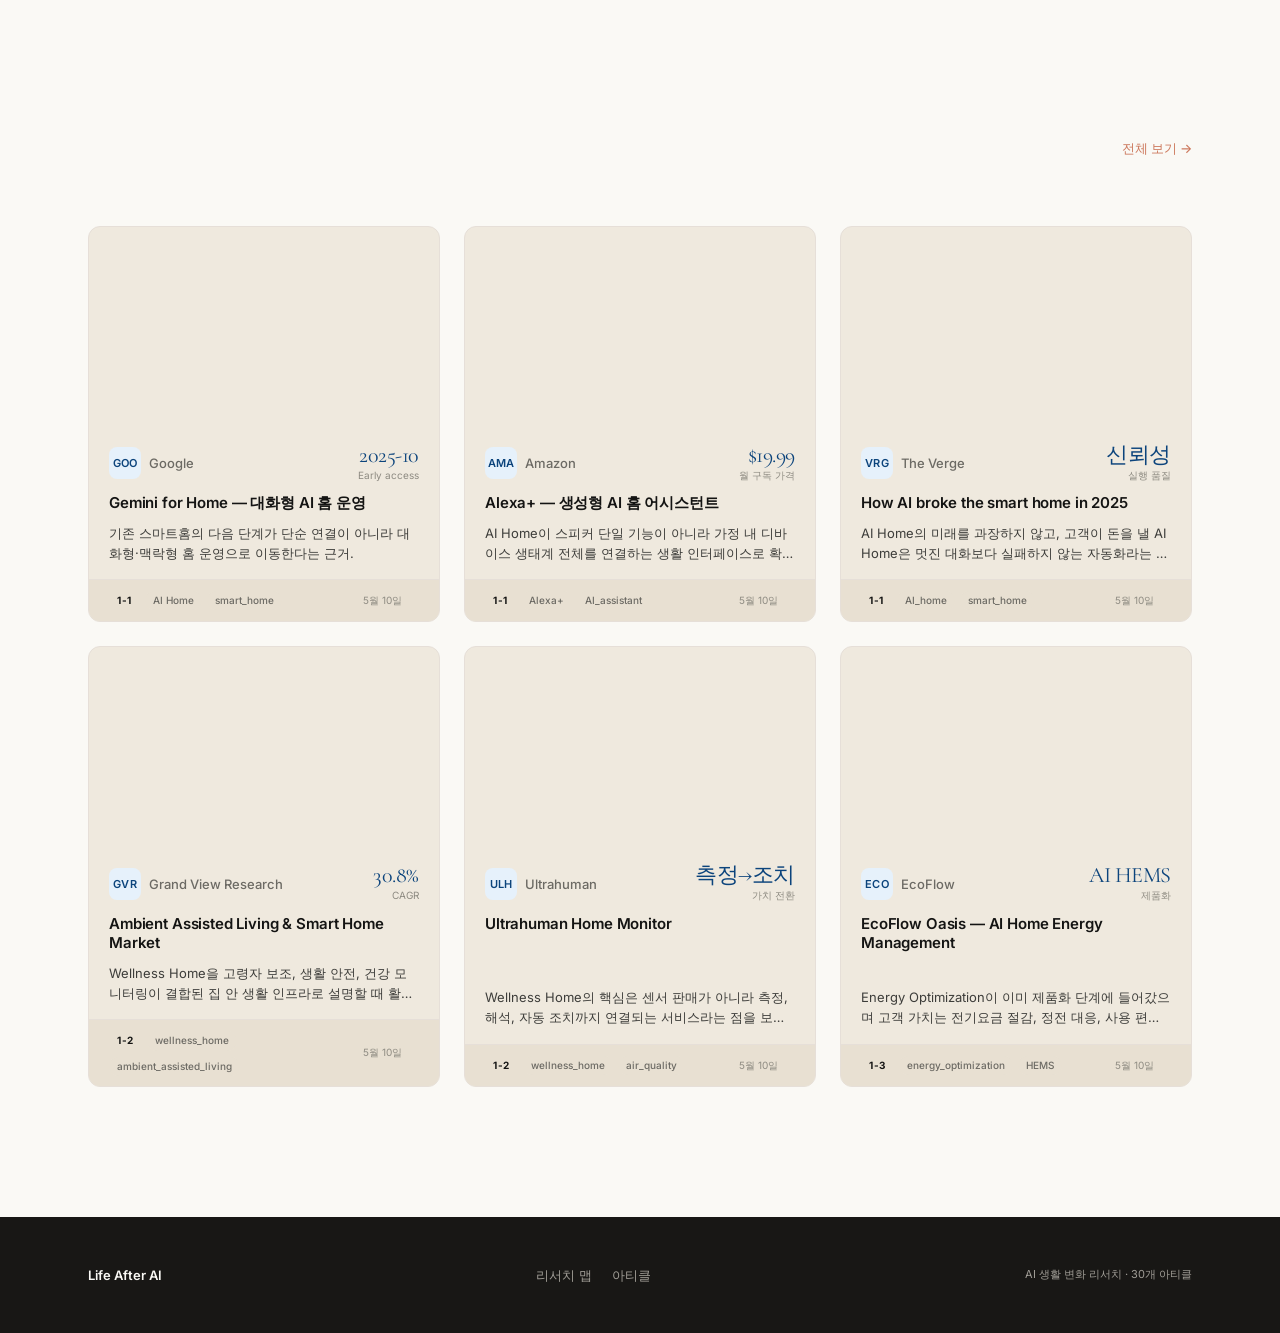
==== commit 19003e67: "feat: add Trinity Eye page as full-viewport iframe - New trinity.html: full-height iframe embedding " ====
--- a/docs/index.html
+++ b/docs/index.html
@@ -322,6 +322,7 @@
         <a href="./index.html"     class="nav__link active">홈</a>
         <a href="./dashboard.html" class="nav__link">리서치 맵</a>
         <a href="./archive.html"   class="nav__link">아티클</a>
+        <a href="./trinity.html"   class="nav__link">Trinity Eye</a>
       </div>
       <div class="nav__actions">
         <a href="./archive.html" class="btn btn-sm" id="nav-cta">아티클 보기 →</a>
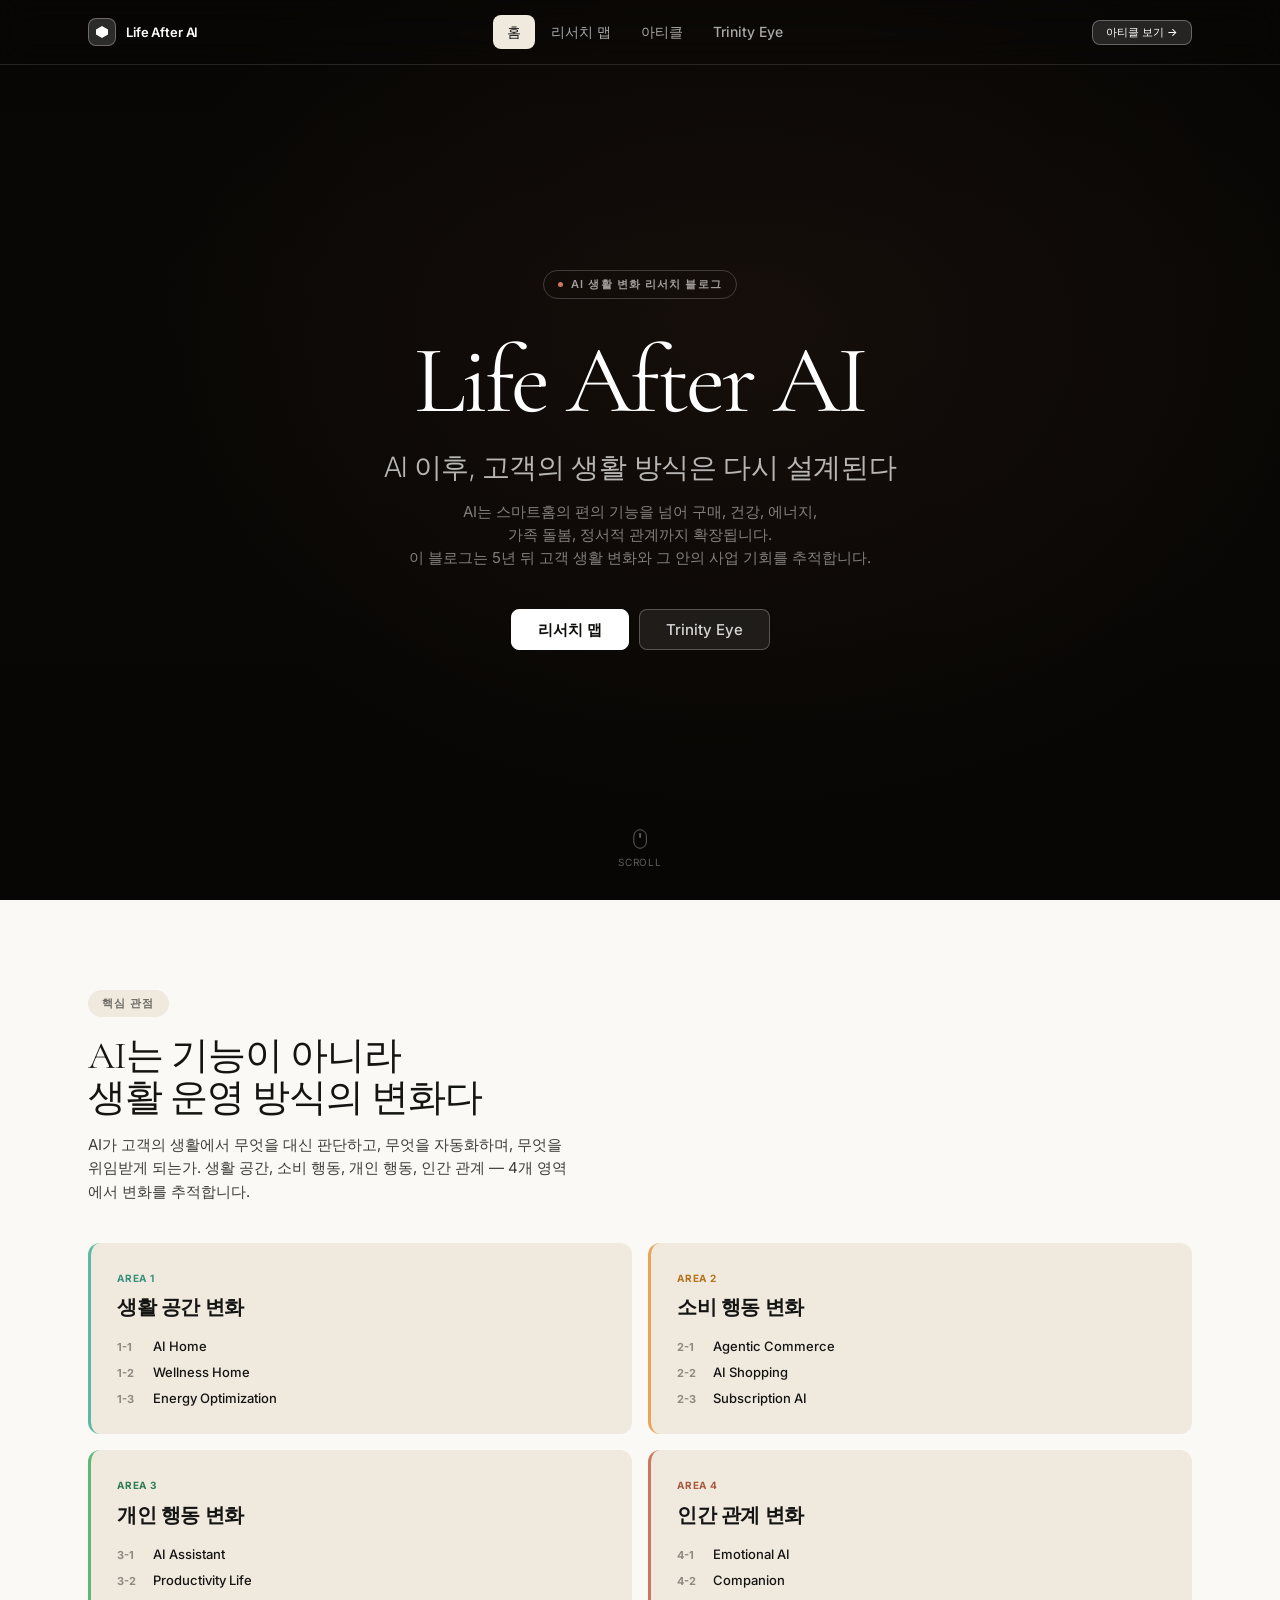
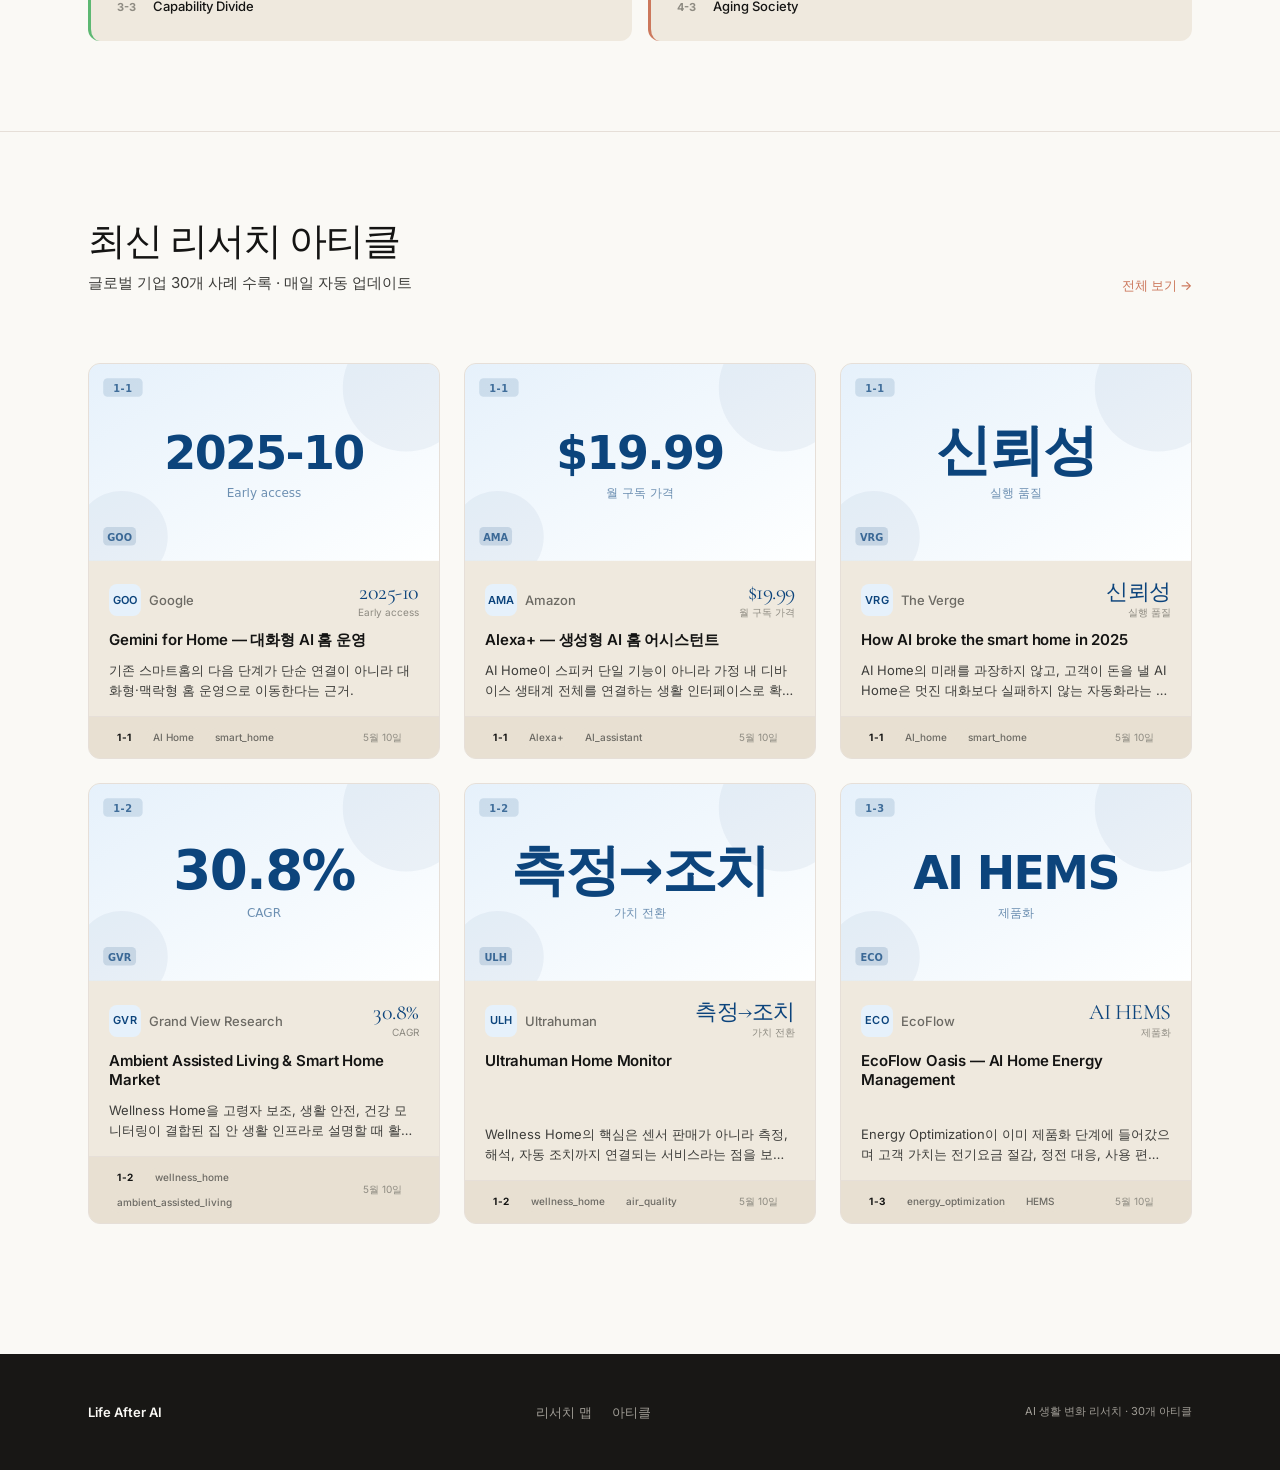
==== commit 215dd40d: "feat(index): update hero CTAs + redesign Section 1 area cards Hero CTA: 아티클 보기 → 리서치 맵 (primary), Tr" ====
--- a/docs/index.html
+++ b/docs/index.html
@@ -198,10 +198,10 @@
   55%      { transform: translateX(-50%) translateY(7px); }
 }
 
-/* ── Message cards (Section 1) — feature-card style ──────── */
+/* ── Message cards (Section 1) — 4-area feature cards ────── */
 .message-grid {
   display: grid;
-  grid-template-columns: repeat(3, 1fr);
+  grid-template-columns: repeat(2, 1fr);
   gap: 16px;
   margin-top: 40px;
 }
@@ -210,40 +210,67 @@
   background: var(--surface-card);
   border: none;
   border-radius: 12px;
-  padding: 32px 28px;
+  padding: 28px 26px 26px;
   transition: background var(--t-base);
-}
-.message-card:hover {
-  background: var(--surface-cream-strong);
-}
-
-.message-card__num {
-  width: 28px; height: 28px;
-  border-radius: 50%;
-  background: var(--surface-cream-strong);
+  border-left: 3px solid transparent;
+}
+.message-card:hover { background: var(--surface-cream-strong); }
+
+/* per-area accent border */
+.message-card:nth-child(1) { border-left-color: var(--g1-b); }
+.message-card:nth-child(2) { border-left-color: var(--g2-b); }
+.message-card:nth-child(3) { border-left-color: var(--g3-b); }
+.message-card:nth-child(4) { border-left-color: var(--g4-b); }
+
+.message-card__label {
+  font-size: 10px;
+  font-weight: 700;
+  letter-spacing: .08em;
+  text-transform: uppercase;
   color: var(--muted);
-  font-size: 11px;
-  font-weight: 600;
-  display: flex;
-  align-items: center;
-  justify-content: center;
-  margin-bottom: 20px;
-}
+  margin-bottom: 10px;
+}
+.message-card:nth-child(1) .message-card__label { color: var(--g1); }
+.message-card:nth-child(2) .message-card__label { color: var(--g2); }
+.message-card:nth-child(3) .message-card__label { color: var(--g3); }
+.message-card:nth-child(4) .message-card__label { color: var(--g4); }
 
 .message-card__title {
   font-family: var(--font-display);
-  font-size: 18px;
-  font-weight: 400;
-  line-height: 1.3;
-  letter-spacing: -0.01em;
+  font-size: 20px;
+  font-weight: 700;
+  line-height: 1.25;
+  letter-spacing: -0.02em;
   color: var(--ink);
-  margin-bottom: 12px;
-}
-
-.message-card__body {
+  margin-bottom: 16px;
+}
+
+.message-card__items {
+  display: flex;
+  flex-direction: column;
+  gap: 7px;
+}
+
+.message-card__item {
+  display: flex;
+  align-items: baseline;
+  gap: 8px;
   font-size: 13px;
   color: var(--body);
-  line-height: 1.75;
+  line-height: 1.45;
+}
+
+.message-card__item-num {
+  font-size: 11px;
+  font-weight: 700;
+  color: var(--muted-soft);
+  flex-shrink: 0;
+  width: 28px;
+}
+
+.message-card__item-name {
+  font-weight: 500;
+  color: var(--ink);
 }
 
 /* ── Section 2 case cards ─────────────────────────────────── */
@@ -295,7 +322,7 @@
 }
 
 /* ── Responsive ───────────────────────────────────────────── */
-@media (max-width: 900px) {
+@media (max-width: 700px) {
   .message-grid { grid-template-columns: 1fr; }
 }
 @media (max-width: 640px) {
@@ -354,8 +381,8 @@
       이 블로그는 5년 뒤 고객 생활 변화와 그 안의 사업 기회를 추적합니다.
     </p>
     <div class="hero-video__actions anim-fade-up anim-delay-3">
-      <a href="./archive.html"   class="btn btn-lg btn-hero-primary">아티클 보기</a>
-      <a href="./dashboard.html" class="btn btn-lg btn-hero-outline">리서치 맵</a>
+      <a href="./dashboard.html" class="btn btn-lg btn-hero-primary">리서치 맵</a>
+      <a href="./trinity.html"   class="btn btn-lg btn-hero-outline">Trinity Eye</a>
     </div>
   </div>
 
@@ -382,21 +409,87 @@
     </div>
 
     <div class="message-grid">
+
+      <!-- 1. 생활 공간 변화 -->
       <div class="message-card scroll-anim">
-        <div class="message-card__num">01</div>
-        <div class="message-card__title">집은 얼마나 AI가 대신 운영하게 되는가</div>
-        <p class="message-card__body">AI Home, Wellness Home, Energy Optimization — AI가 환경·건강·에너지를 자동으로 조율하는 공간으로 집이 진화하는 방식을 분석합니다.</p>
-      </div>
+        <div class="message-card__label">Area 1</div>
+        <div class="message-card__title">생활 공간 변화</div>
+        <div class="message-card__items">
+          <div class="message-card__item">
+            <span class="message-card__item-num">1-1</span>
+            <span class="message-card__item-name">AI Home</span>
+          </div>
+          <div class="message-card__item">
+            <span class="message-card__item-num">1-2</span>
+            <span class="message-card__item-name">Wellness Home</span>
+          </div>
+          <div class="message-card__item">
+            <span class="message-card__item-num">1-3</span>
+            <span class="message-card__item-name">Energy Optimization</span>
+          </div>
+        </div>
+      </div>
+
+      <!-- 2. 소비 행동 변화 -->
       <div class="message-card scroll-anim">
-        <div class="message-card__num">02</div>
-        <div class="message-card__title">소비자는 AI에게 구매를 얼마나 위임하는가</div>
-        <p class="message-card__body">Agentic Commerce, AI Shopping, Subscription AI — 검색과 비교를 넘어 AI가 구매까지 실행하게 될 때, 소비 행동과 브랜드 접점이 어떻게 바뀌는지 추적합니다.</p>
-      </div>
+        <div class="message-card__label">Area 2</div>
+        <div class="message-card__title">소비 행동 변화</div>
+        <div class="message-card__items">
+          <div class="message-card__item">
+            <span class="message-card__item-num">2-1</span>
+            <span class="message-card__item-name">Agentic Commerce</span>
+          </div>
+          <div class="message-card__item">
+            <span class="message-card__item-num">2-2</span>
+            <span class="message-card__item-name">AI Shopping</span>
+          </div>
+          <div class="message-card__item">
+            <span class="message-card__item-num">2-3</span>
+            <span class="message-card__item-name">Subscription AI</span>
+          </div>
+        </div>
+      </div>
+
+      <!-- 3. 개인 행동 변화 -->
       <div class="message-card scroll-anim">
-        <div class="message-card__num">03</div>
-        <div class="message-card__title">AI는 사람과 사람 사이의 관계를 어떻게 바꾸는가</div>
-        <p class="message-card__body">Emotional AI, Companion, Aging Society — AI가 돌봄·정서·동반자 역할로 확장될 때, 고령화와 1인 가구 사회에서 어떤 새로운 생활 시장이 열리는지 살펴봅니다.</p>
-      </div>
+        <div class="message-card__label">Area 3</div>
+        <div class="message-card__title">개인 행동 변화</div>
+        <div class="message-card__items">
+          <div class="message-card__item">
+            <span class="message-card__item-num">3-1</span>
+            <span class="message-card__item-name">AI Assistant</span>
+          </div>
+          <div class="message-card__item">
+            <span class="message-card__item-num">3-2</span>
+            <span class="message-card__item-name">Productivity Life</span>
+          </div>
+          <div class="message-card__item">
+            <span class="message-card__item-num">3-3</span>
+            <span class="message-card__item-name">Capability Divide</span>
+          </div>
+        </div>
+      </div>
+
+      <!-- 4. 인간 관계 변화 -->
+      <div class="message-card scroll-anim">
+        <div class="message-card__label">Area 4</div>
+        <div class="message-card__title">인간 관계 변화</div>
+        <div class="message-card__items">
+          <div class="message-card__item">
+            <span class="message-card__item-num">4-1</span>
+            <span class="message-card__item-name">Emotional AI</span>
+          </div>
+          <div class="message-card__item">
+            <span class="message-card__item-num">4-2</span>
+            <span class="message-card__item-name">Companion</span>
+          </div>
+          <div class="message-card__item">
+            <span class="message-card__item-num">4-3</span>
+            <span class="message-card__item-name">Aging Society</span>
+          </div>
+        </div>
+      </div>
+
     </div>
 
   </div>
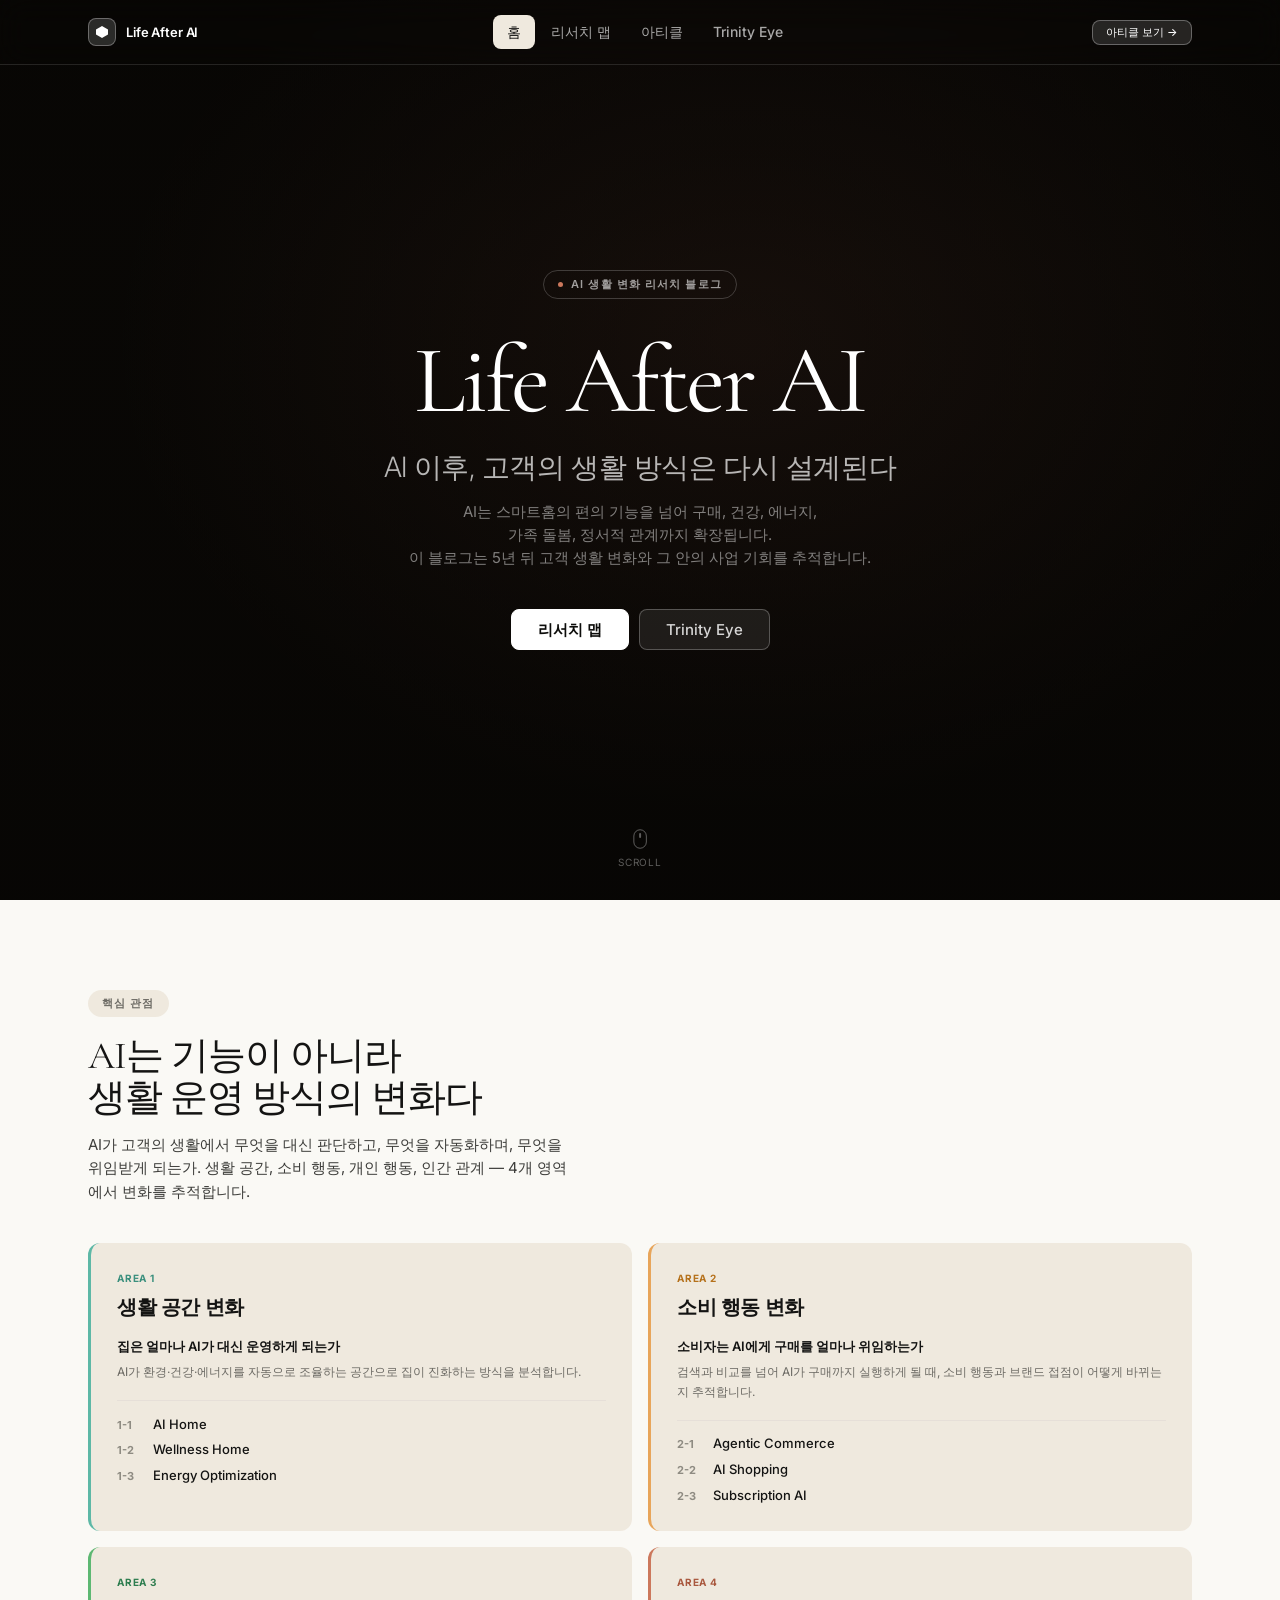
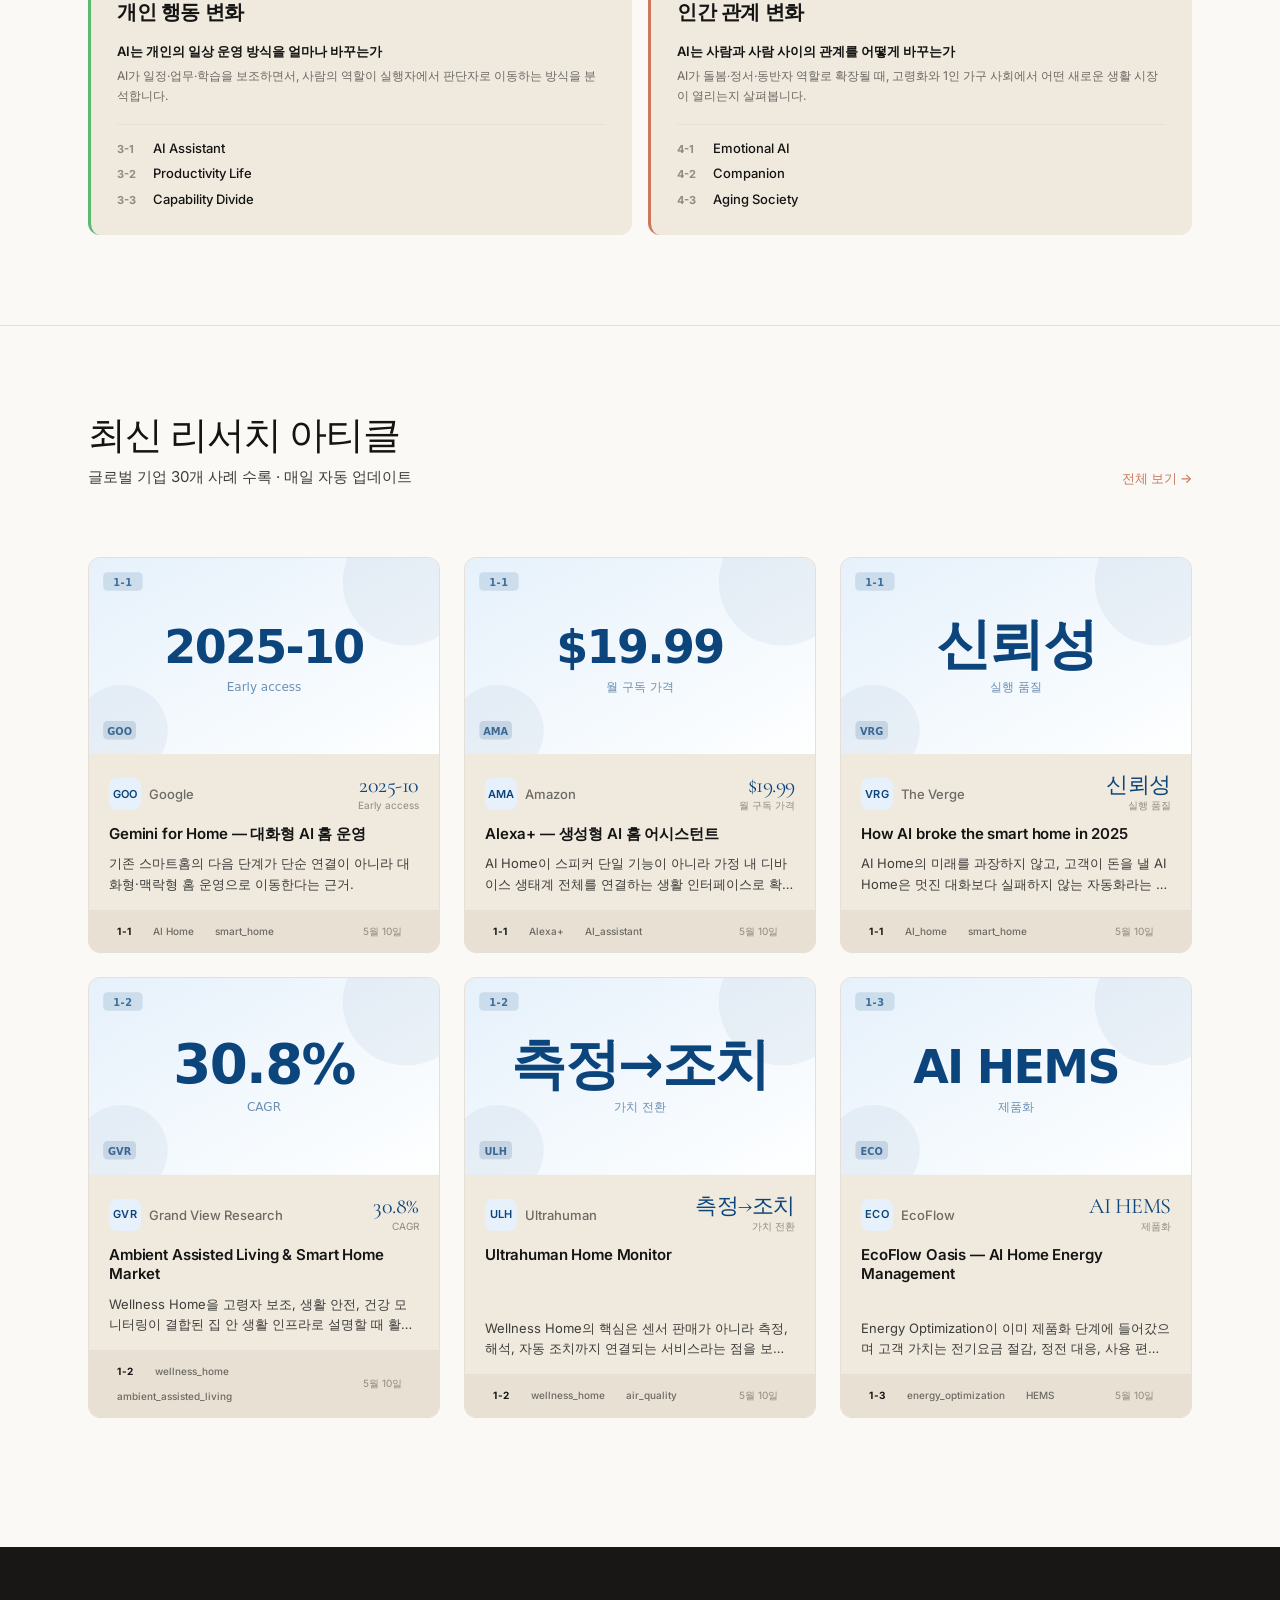
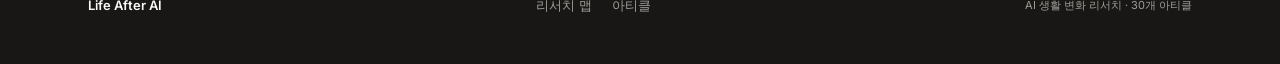
==== commit a557f175: "feat(index): add question + description to each area card Each of the 4 Section 1 cards now includes" ====
--- a/docs/index.html
+++ b/docs/index.html
@@ -271,6 +271,27 @@
 .message-card__item-name {
   font-weight: 500;
   color: var(--ink);
+}
+
+.message-card__question {
+  font-size: 13px;
+  font-weight: 600;
+  color: var(--ink);
+  line-height: 1.45;
+  margin-bottom: 6px;
+}
+
+.message-card__desc {
+  font-size: 12px;
+  color: var(--muted);
+  line-height: 1.65;
+  margin-bottom: 18px;
+}
+
+.message-card__divider {
+  height: 0.5px;
+  background: var(--hairline);
+  margin-bottom: 14px;
 }
 
 /* ── Section 2 case cards ─────────────────────────────────── */
@@ -414,6 +435,9 @@
       <div class="message-card scroll-anim">
         <div class="message-card__label">Area 1</div>
         <div class="message-card__title">생활 공간 변화</div>
+        <div class="message-card__question">집은 얼마나 AI가 대신 운영하게 되는가</div>
+        <p class="message-card__desc">AI가 환경·건강·에너지를 자동으로 조율하는 공간으로 집이 진화하는 방식을 분석합니다.</p>
+        <div class="message-card__divider"></div>
         <div class="message-card__items">
           <div class="message-card__item">
             <span class="message-card__item-num">1-1</span>
@@ -434,6 +458,9 @@
       <div class="message-card scroll-anim">
         <div class="message-card__label">Area 2</div>
         <div class="message-card__title">소비 행동 변화</div>
+        <div class="message-card__question">소비자는 AI에게 구매를 얼마나 위임하는가</div>
+        <p class="message-card__desc">검색과 비교를 넘어 AI가 구매까지 실행하게 될 때, 소비 행동과 브랜드 접점이 어떻게 바뀌는지 추적합니다.</p>
+        <div class="message-card__divider"></div>
         <div class="message-card__items">
           <div class="message-card__item">
             <span class="message-card__item-num">2-1</span>
@@ -454,6 +481,9 @@
       <div class="message-card scroll-anim">
         <div class="message-card__label">Area 3</div>
         <div class="message-card__title">개인 행동 변화</div>
+        <div class="message-card__question">AI는 개인의 일상 운영 방식을 얼마나 바꾸는가</div>
+        <p class="message-card__desc">AI가 일정·업무·학습을 보조하면서, 사람의 역할이 실행자에서 판단자로 이동하는 방식을 분석합니다.</p>
+        <div class="message-card__divider"></div>
         <div class="message-card__items">
           <div class="message-card__item">
             <span class="message-card__item-num">3-1</span>
@@ -474,6 +504,9 @@
       <div class="message-card scroll-anim">
         <div class="message-card__label">Area 4</div>
         <div class="message-card__title">인간 관계 변화</div>
+        <div class="message-card__question">AI는 사람과 사람 사이의 관계를 어떻게 바꾸는가</div>
+        <p class="message-card__desc">AI가 돌봄·정서·동반자 역할로 확장될 때, 고령화와 1인 가구 사회에서 어떤 새로운 생활 시장이 열리는지 살펴봅니다.</p>
+        <div class="message-card__divider"></div>
         <div class="message-card__items">
           <div class="message-card__item">
             <span class="message-card__item-num">4-1</span>
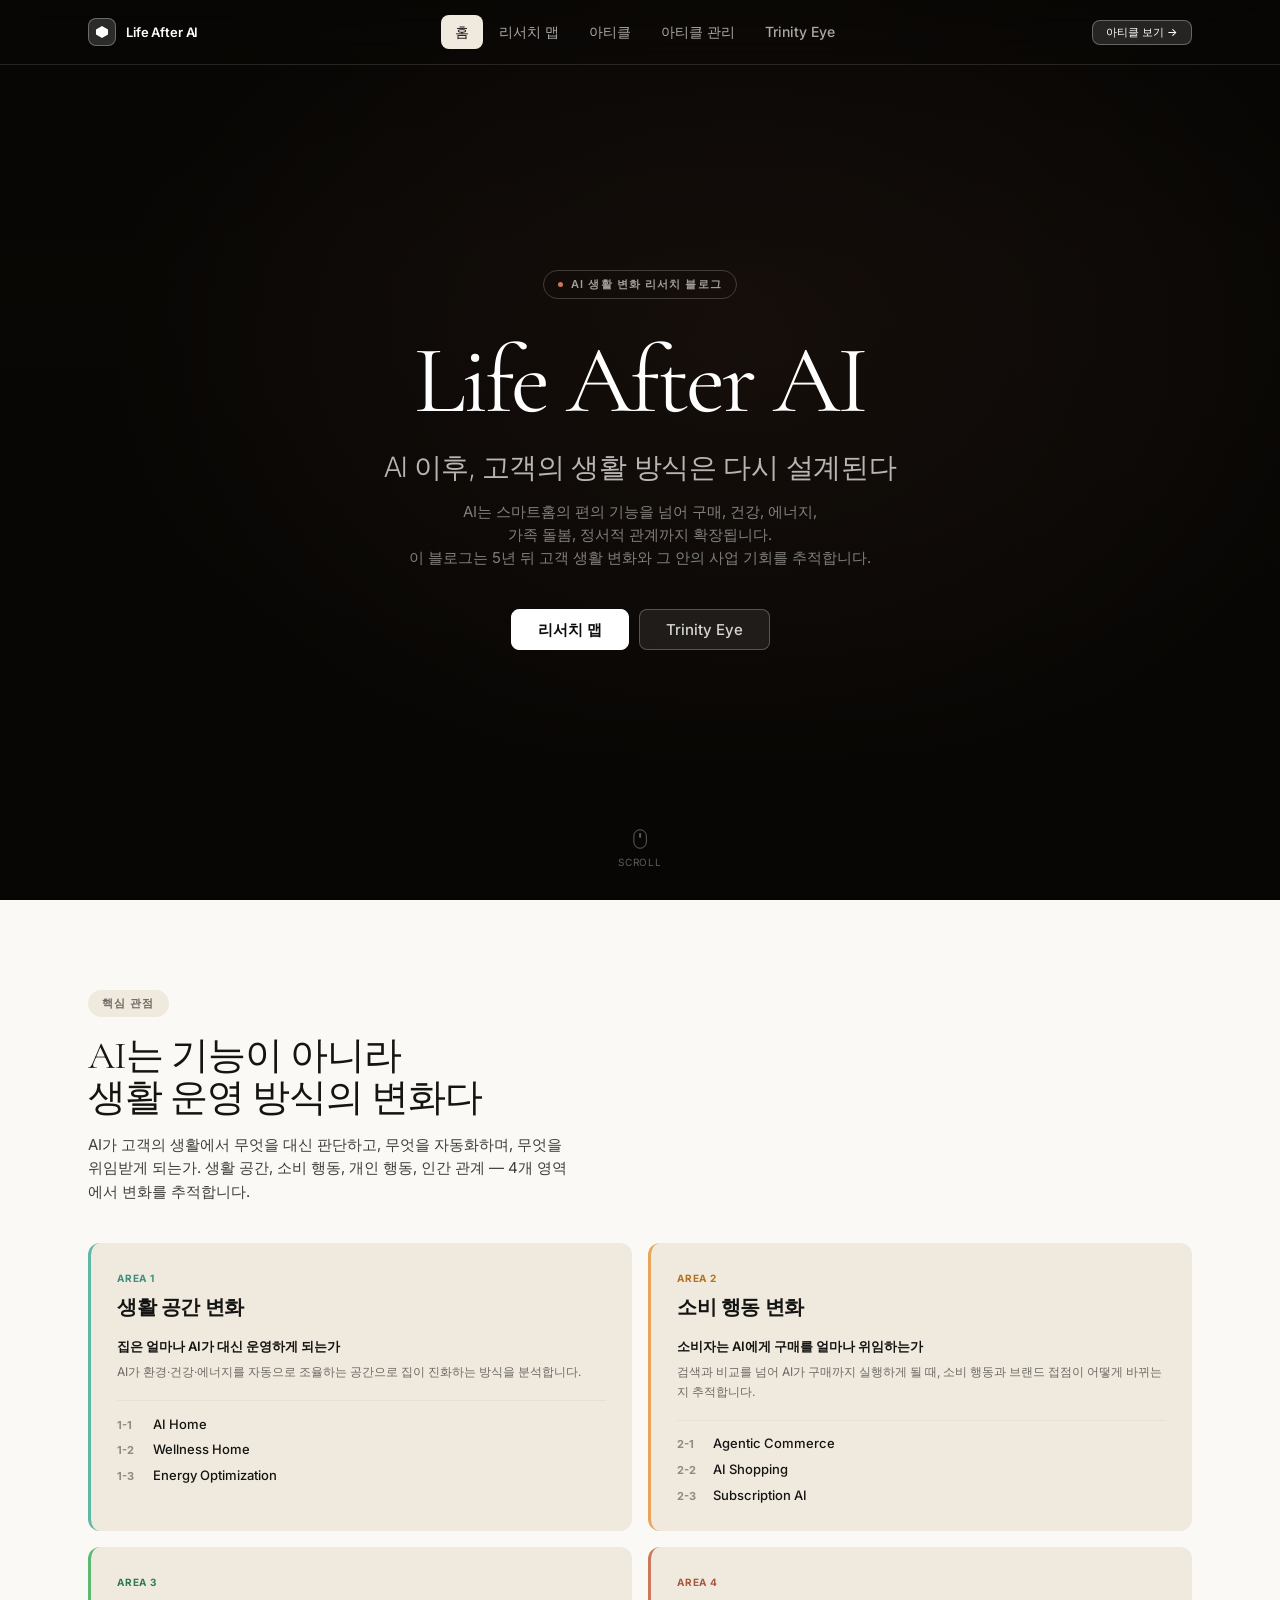
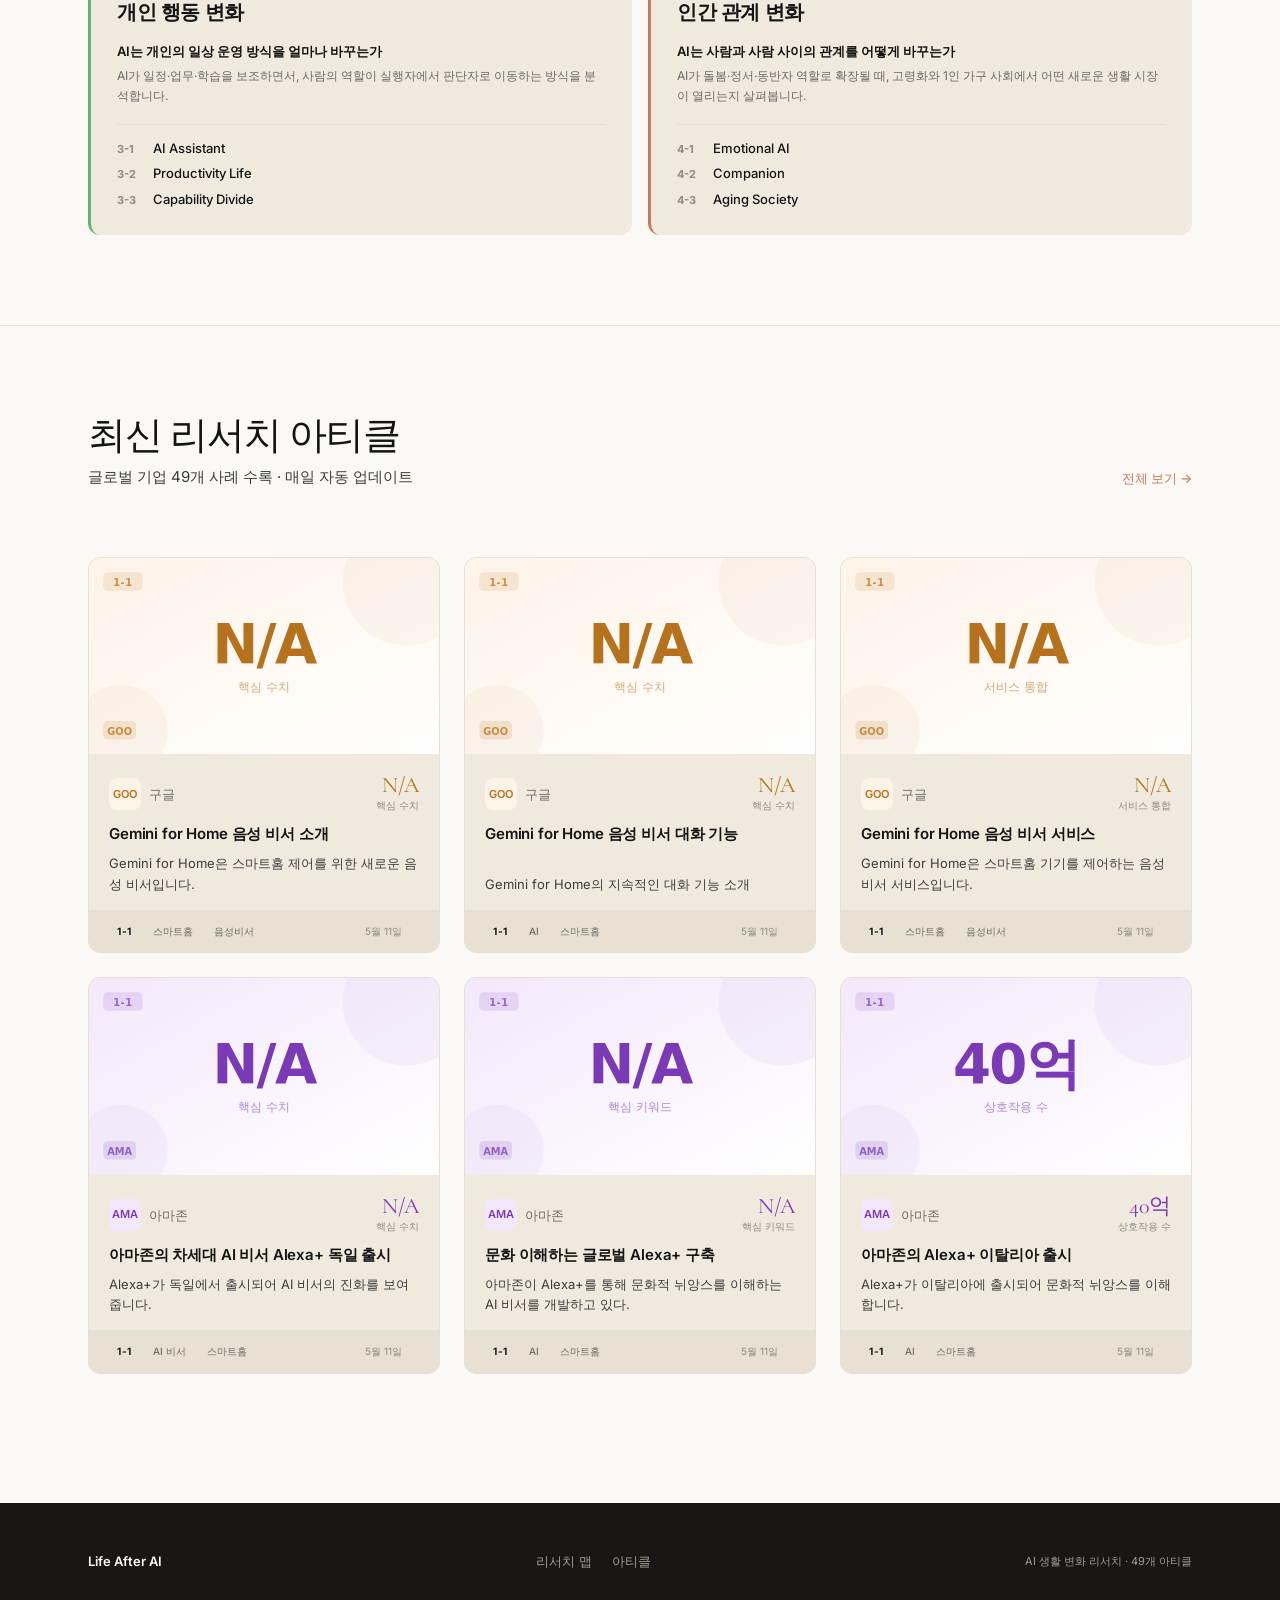
==== commit 107d3cd6: "feat: article management page + add-by-URL workflow scraper/add_article.py - Fetches OG title + body" ====
--- a/docs/index.html
+++ b/docs/index.html
@@ -370,6 +370,7 @@
         <a href="./index.html"     class="nav__link active">홈</a>
         <a href="./dashboard.html" class="nav__link">리서치 맵</a>
         <a href="./archive.html"   class="nav__link">아티클</a>
+        <a href="./articles.html"  class="nav__link">아티클 관리</a>
         <a href="./trinity.html"   class="nav__link">Trinity Eye</a>
       </div>
       <div class="nav__actions">
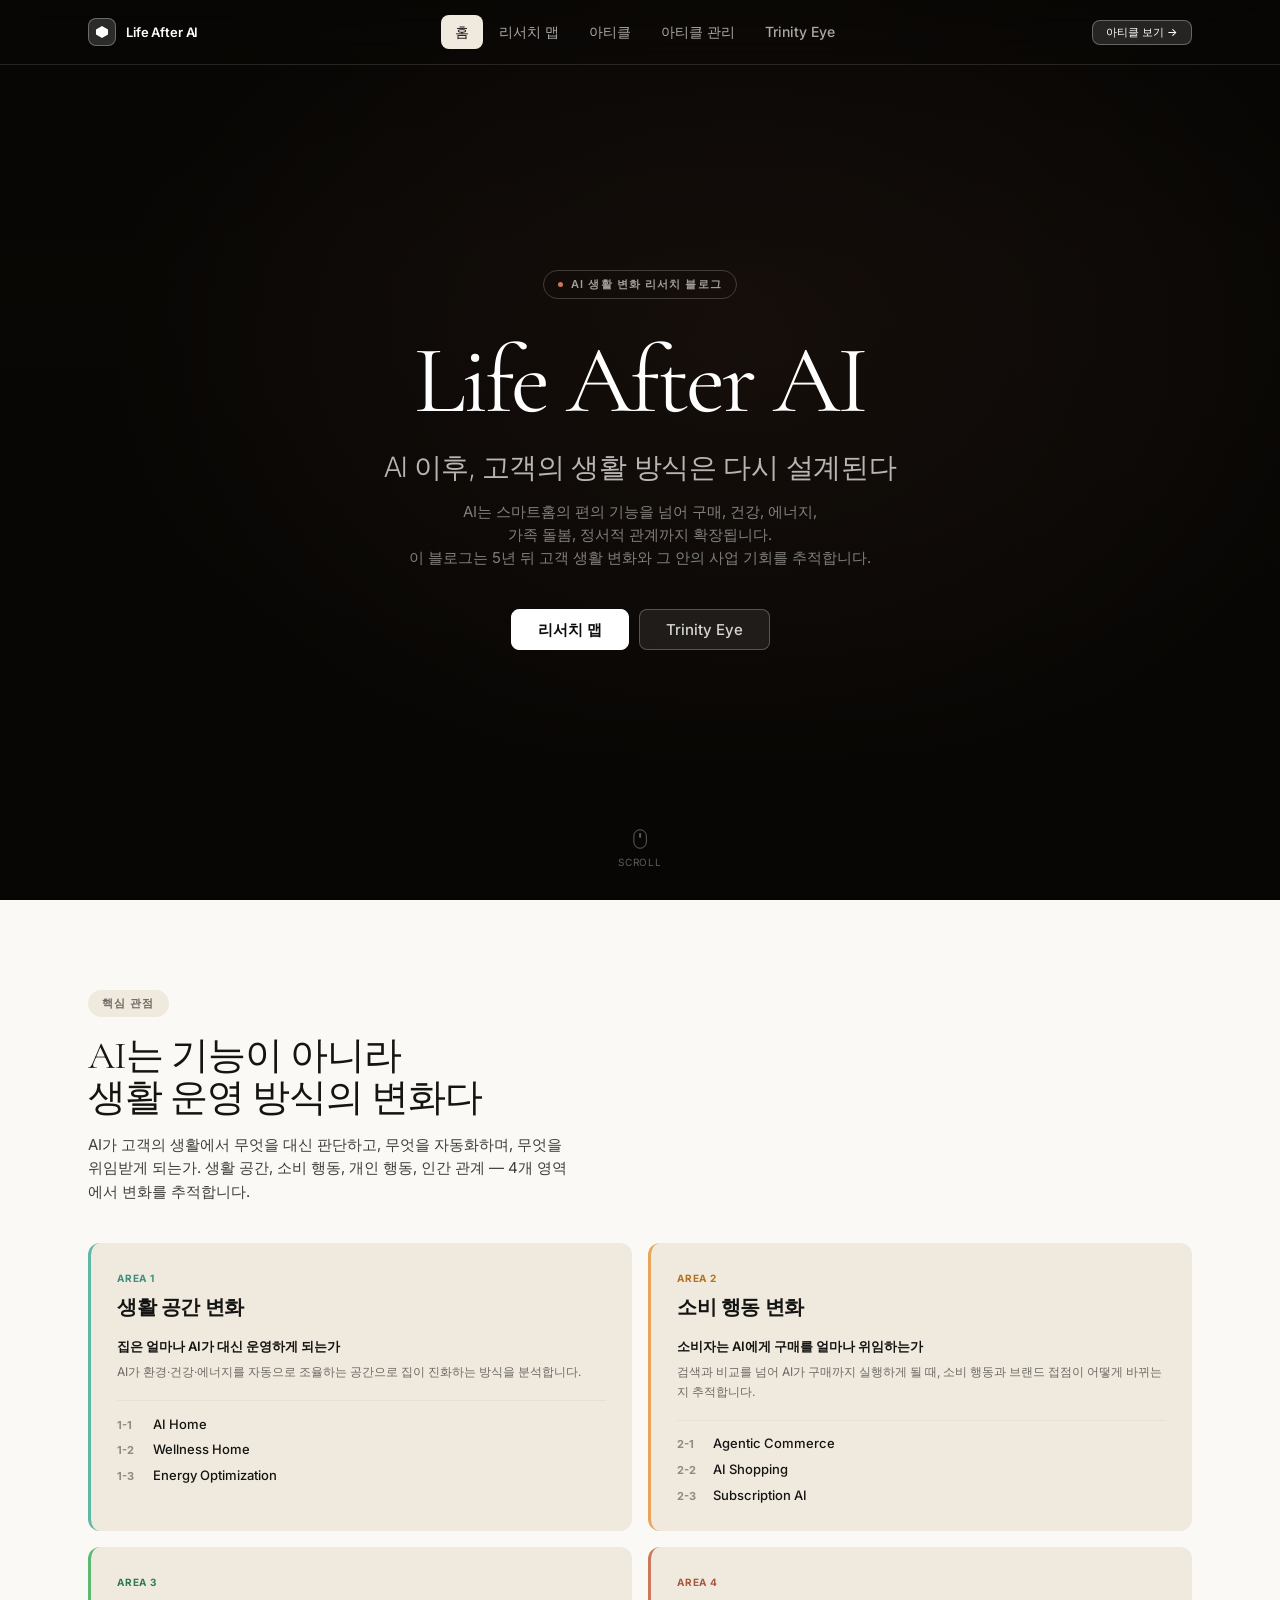
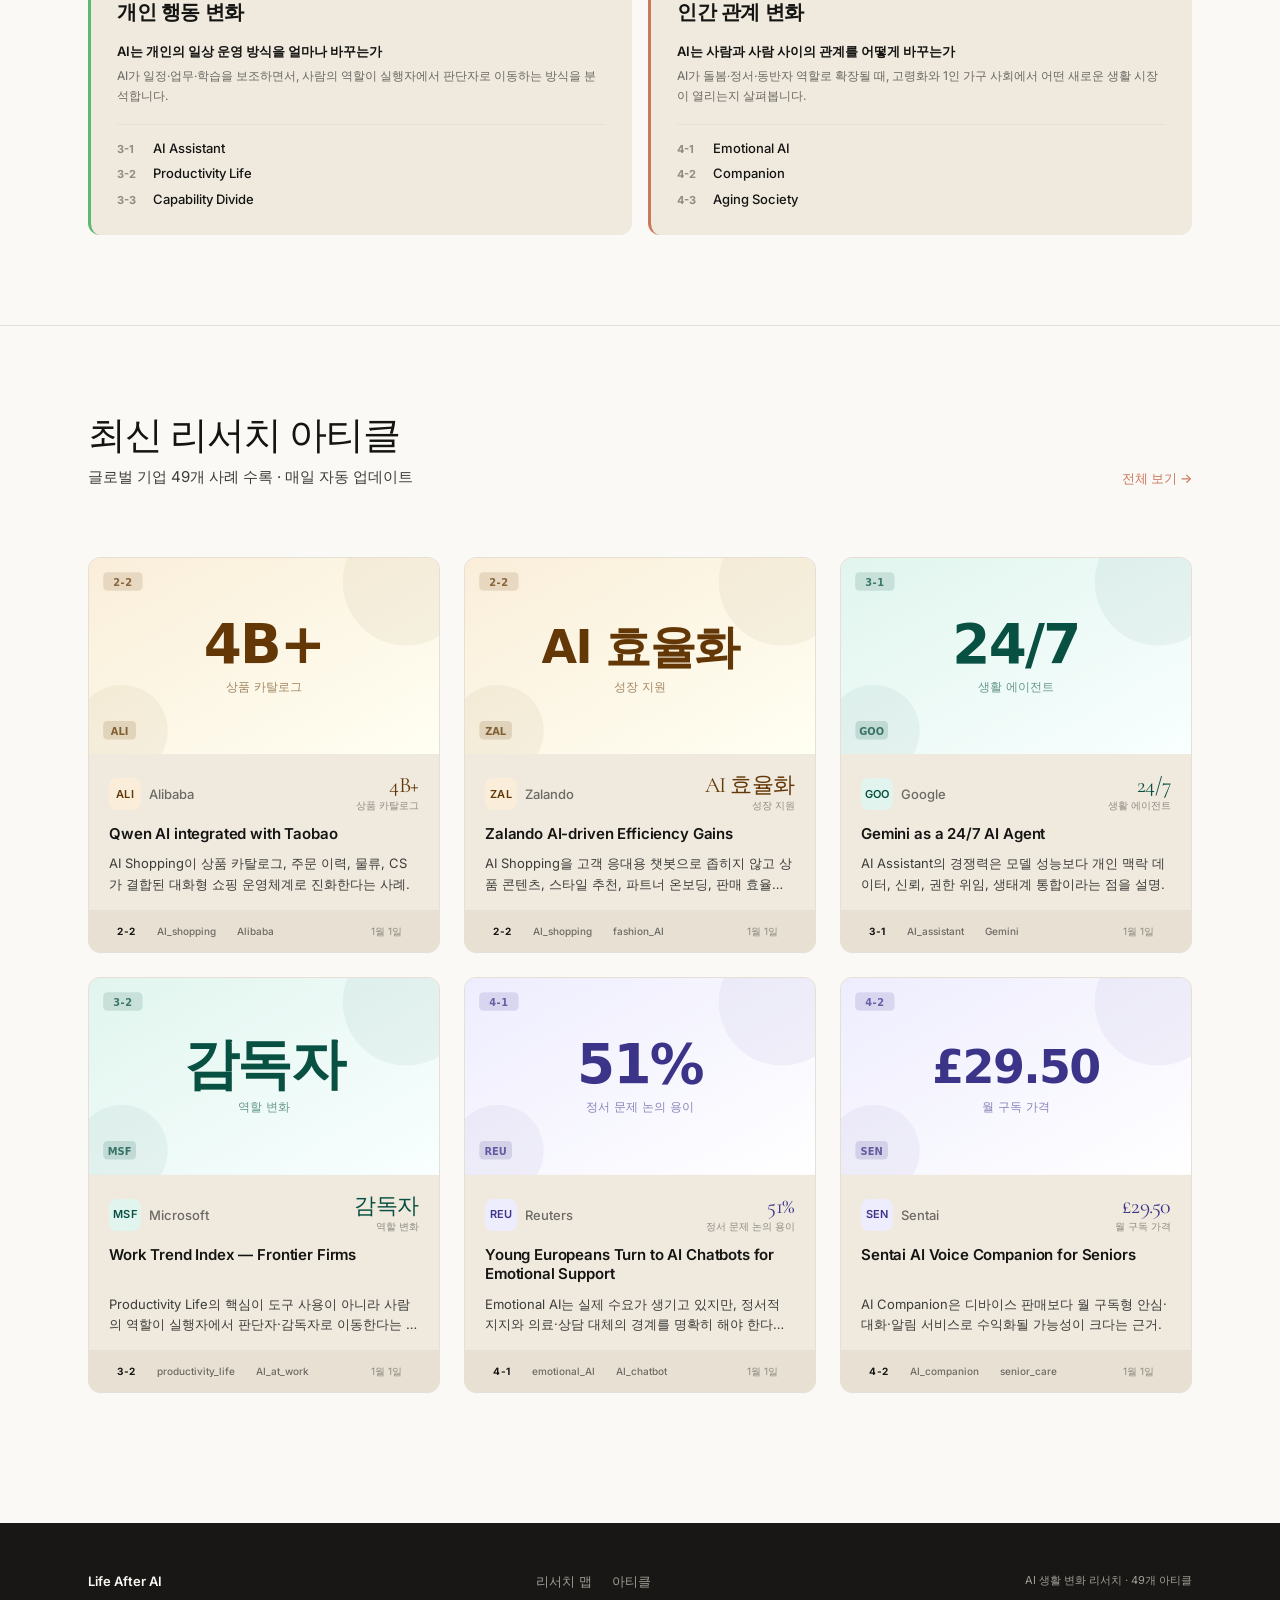
==== commit 4b6307a8: "feat: add published_date field, sort articles by publication date DB (cases.json) - Add published_da" ====
--- a/docs/index.html
+++ b/docs/index.html
@@ -371,7 +371,7 @@
         <a href="./dashboard.html" class="nav__link">리서치 맵</a>
         <a href="./archive.html"   class="nav__link">아티클</a>
         <a href="./articles.html"  class="nav__link">아티클 관리</a>
-        <a href="./trinity.html"   class="nav__link">Trinity Eye</a>
+        <a href="./trinity.html"  class="nav__link">Trinity Eye</a>
       </div>
       <div class="nav__actions">
         <a href="./archive.html" class="btn btn-sm" id="nav-cta">아티클 보기 →</a>
@@ -620,7 +620,7 @@
     const db = await res.json();
 
     const cases = [...db.cases]
-      .sort((a, b) => b.added_date.localeCompare(a.added_date))
+      .sort((a, b) => (b.published_date||b.added_date||'').localeCompare(a.published_date||a.added_date||''))
       .slice(0, 6);
 
     document.getElementById('cases-sub').textContent =
@@ -707,8 +707,8 @@
 function buildCard(c, categories) {
   const cat   = categories?.[c.category] || {};
   const isTop = cat.type === 'top';
-  const date  = c.added_date
-    ? new Date(c.added_date).toLocaleDateString('ko-KR', { month:'short', day:'numeric' })
+  const date  = (c.published_date || c.added_date)
+    ? new Date(c.published_date || c.added_date).toLocaleDateString('ko-KR', { month:'short', day:'numeric' })
     : '';
   const tags  = (c.tags || []).slice(0, 2)
     .map(t => `<span class="post-card__tag">${t}</span>`).join('');
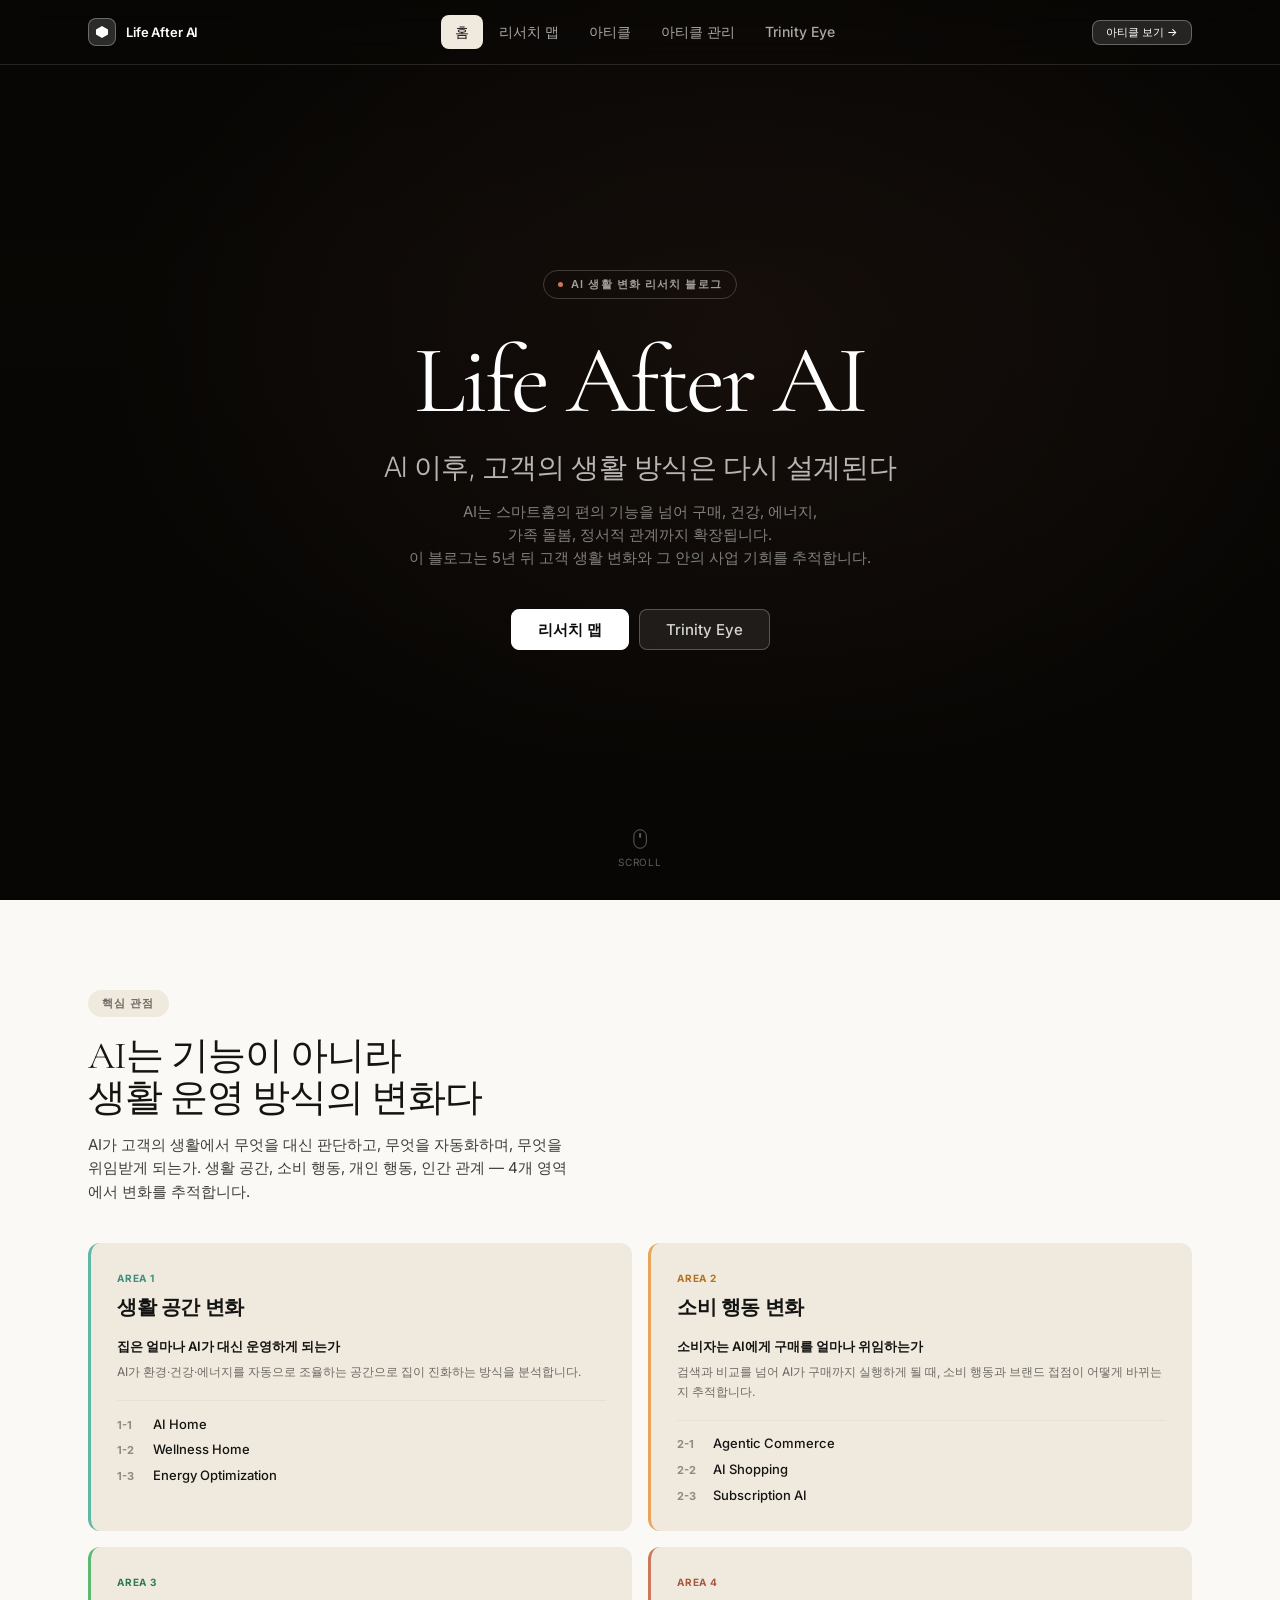
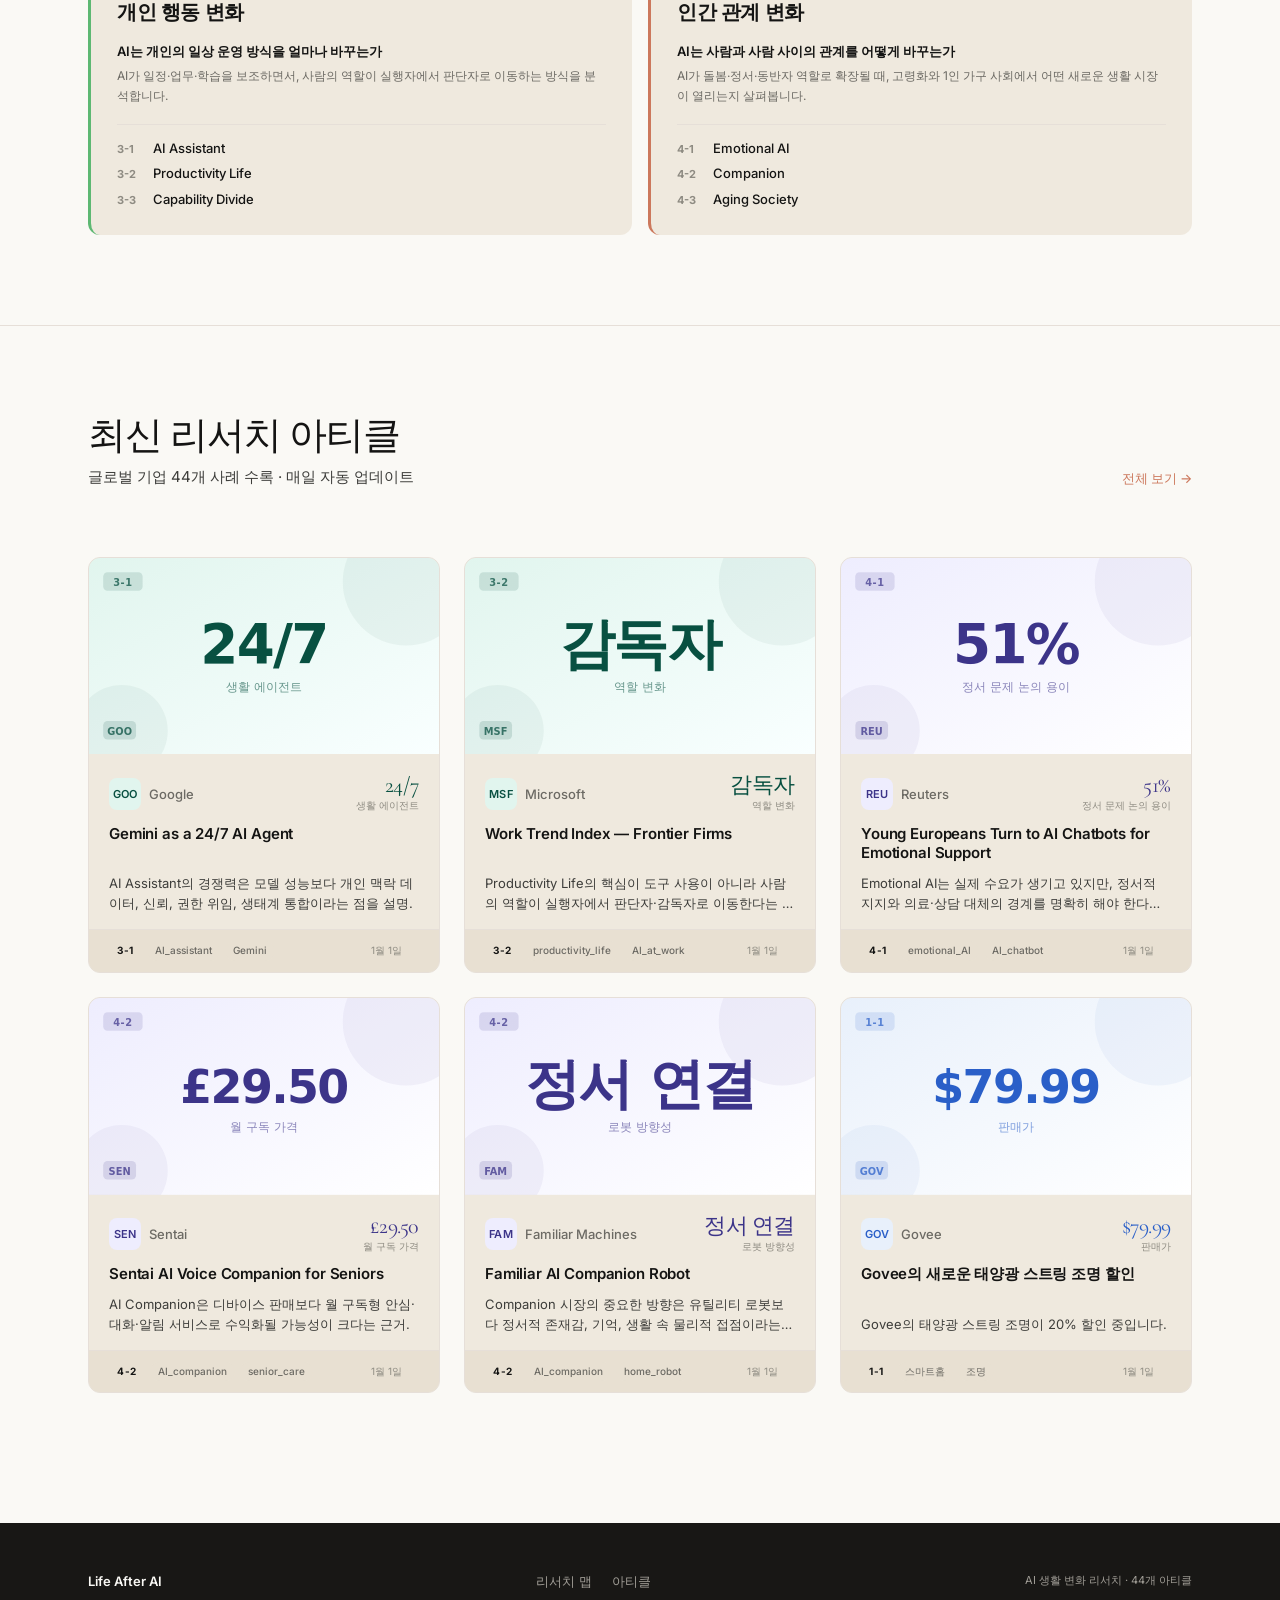
==== commit 711f22a6: "fix: add Cache-Control no-cache meta headers to index.html" ====
--- a/docs/index.html
+++ b/docs/index.html
@@ -3,6 +3,9 @@
 <head>
 <meta charset="UTF-8">
 <meta name="viewport" content="width=device-width, initial-scale=1.0">
+<meta http-equiv="Cache-Control" content="no-cache, must-revalidate">
+<meta http-equiv="Pragma" content="no-cache">
+<meta http-equiv="Expires" content="0">
 <title>Life After AI — AI 생활 변화 리서치</title>
 <meta name="description" content="AI가 고객의 집, 소비, 개인 생활, 관계를 어떻게 다시 설계하는지 추적하는 리서치 블로그. 5년 뒤 고객 생활 변화와 그 안의 사업 기회를 발굴합니다.">
 <link rel="stylesheet" href="./shared.css">
